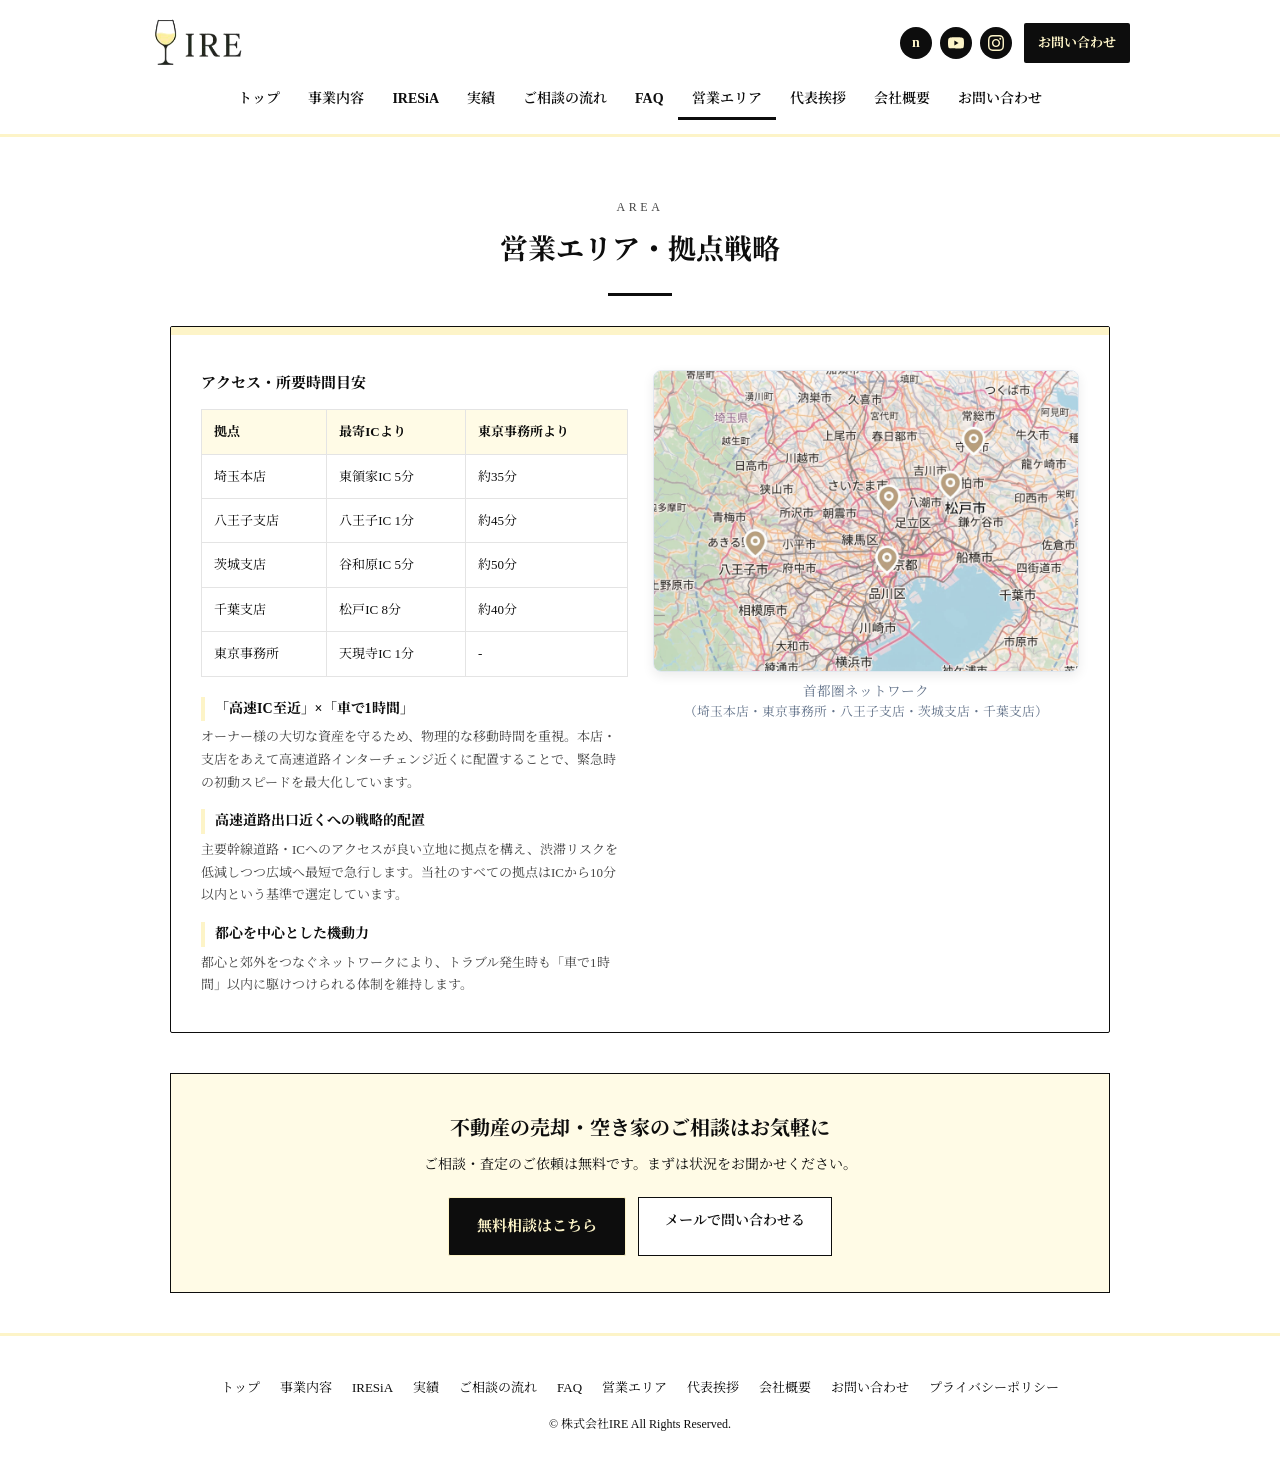
==== area.html @ 979a64fc "IRESiAページの本文書体を他ページと統一（CSS版番号をv10に更新） Co-Authored-By: Claude Sonnet 5.5 <noreply@anthropic.com>" ====
<!DOCTYPE html>
<html lang="ja">
<head>
    <meta charset="UTF-8">
    <meta name="viewport" content="width=device-width, initial-scale=1.0">
    <title>営業エリア・拠点戦略 | 株式会社IRE</title>
    <meta name="description" content="埼玉本店・八王子支店・茨城支店・千葉支店・東京事務所。すべての拠点が高速IC至近、車で1時間圏内の機動力。">
    <link rel="icon" href="images/favicon.ico" sizes="any">
    <link rel="icon" type="image/png" href="images/favicon.png">
    <link rel="apple-touch-icon" href="images/apple-touch-icon.png">
    <meta property="og:type" content="website">
    <meta property="og:site_name" content="株式会社IRE">
    <meta property="og:title" content="営業エリア・拠点戦略 | 株式会社IRE">
    <meta property="og:description" content="埼玉本店・八王子支店・茨城支店・千葉支店・東京事務所。すべての拠点が高速IC至近、車で1時間圏内の機動力。">
    <meta property="og:url" content="https://ire-saitama.jp/area.html">
    <meta property="og:image" content="https://ire-saitama.jp/images/ogp.png">
    <meta name="twitter:card" content="summary_large_image">
    <link rel="preconnect" href="https://fonts.googleapis.com">
    <link rel="preconnect" href="https://fonts.gstatic.com" crossorigin>
    <link href="https://fonts.googleapis.com/css2?family=Noto+Serif+JP:wght@400;600;700&display=swap" rel="stylesheet">
    <link rel="stylesheet" href="style.css?v=10">
</head>
<body>

    <header>
      <div class="header-inner">
        <!-- ロゴ -->
        <div class="header-logo">
          <a href="index.html"><img class="logo-img" src="images/logo.png" alt="株式会社IRE"></a>
        </div>
      
        <!-- SNSアイコン＋お問い合わせボタン -->
        <div class="header-right">
          <div class="header-sns-group">
            <!-- note -->
            <a href="https://note.com/haru_sakura_re" target="_blank" rel="noopener noreferrer" title="note" class="header-sns-btn" style="font-size: 14px; font-weight: bold;">n</a>
            
            <!-- YouTube -->
            <a href="https://www.youtube.com/@haru_sakura_fudosan" target="_blank" rel="noopener noreferrer" title="YouTube" class="header-sns-btn">
              <svg width="16" height="16" viewBox="0 0 24 24" fill="currentColor"><path d="M23.498 6.186a3.016 3.016 0 0 0-2.122-2.136C19.505 3.545 12 3.545 12 3.545s-7.505 0-9.377.505A3.017 3.017 0 0 0 .502 6.186C0 8.07 0 12 0 12s0 3.93.502 5.814a3.016 3.016 0 0 0 2.122 2.136c1.871.505 9.376.505 9.376.505s7.505 0 9.377-.505a3.015 3.015 0 0 0 2.122-2.136C24 15.93 24 12 24 12s0-3.93-.502-5.814zM9.545 15.568V8.432L15.818 12l-6.273 3.568z"/></svg>
            </a>
      
            <!-- Instagram -->
            <a href="https://www.instagram.com/haru_sakura_fudosan" target="_blank" rel="noopener noreferrer" title="Instagram" class="header-sns-btn">
              <svg width="16" height="16" viewBox="0 0 24 24" fill="currentColor"><path d="M12 2.163c3.204 0 3.584.012 4.85.07 3.252.148 4.771 1.691 4.919 4.919.058 1.265.069 1.645.069 4.849 0 3.205-.012 3.584-.069 4.849-.149 3.225-1.664 4.771-4.919 4.919-1.266.058-1.644.07-4.85.07-3.204 0-3.584-.012-4.849-.07-3.26-.149-4.771-1.699-4.919-4.92-.058-1.265-.07-1.644-.07-4.849 0-3.204.013-3.583.07-4.849.149-3.227 1.664-4.771 4.919-4.919 1.266-.057 1.645-.069 4.849-.069zm0-2.163c-3.259 0-3.667.014-4.947.072-4.358.2-6.78 2.618-6.98 6.98-.059 1.281-.073 1.689-.073 4.948 0 3.259.014 3.668.072 4.948.2 4.358 2.618 6.78 6.98 6.98 1.281.058 1.689.072 4.948.072 3.259 0 3.668-.014 4.948-.072 4.354-.2 6.782-2.618 6.979-6.98.059-1.28.073-1.689.073-4.948 0-3.259-.014-3.667-.072-4.947-.196-4.354-2.617-6.78-6.979-6.98-1.281-.059-1.69-.073-4.949-.073zm0 5.838c-3.403 0-6.162 2.759-6.162 6.162s2.759 6.163 6.162 6.163 6.162-2.759 6.162-6.163c0-3.403-2.759-6.162-6.162-6.162zm0 10.162c-2.209 0-4-1.79-4-4 0-2.209 1.791-4 4-4s4 1.791 4 4c0 2.21-1.791 4-4 4zm6.406-11.845c-.796 0-1.441.645-1.441 1.44s.645 1.44 1.441 1.44c.795 0 1.439-.645 1.439-1.44s-.644-1.44-1.439-1.44z"/></svg>
            </a>
          </div>
      
          <!-- お問い合わせボタン -->
          <a href="contact.html" class="header-contact-btn">お問い合わせ</a>
        </div>
      </div>
      <nav class="site-nav"><a href="index.html">トップ</a><a href="business.html">事業内容</a><a href="iresia.html">IRESiA</a><a href="works.html">実績</a><a href="flow.html">ご相談の流れ</a><a href="faq.html">FAQ</a><a href="area.html" class="active">営業エリア</a><a href="greeting.html">代表挨拶</a><a href="company.html">会社概要</a><a href="contact.html">お問い合わせ</a></nav>
    </header>

    <div class="container" style="padding-top: 10px;">

        <div class="page-title">
            <p class="eyebrow">AREA</p>
            <h1>営業エリア・拠点戦略</h1>
        </div>

<!-- スライド3: 営業エリア・拠点戦略 -->
        <div class="slide-card">
            <div class="slide-header-bar"></div>
            <div class="slide-body">
                <div class="strategy-container">
                    <div>
                        <h3 style="font-size: 15px; margin-bottom: 12px;">アクセス・所要時間目安</h3>
                        <table class="access-table">
                            <thead>
                                <tr>
                                    <th>拠点</th>
                                    <th>最寄ICより</th>
                                    <th>東京事務所より</th>
                                </tr>
                            </thead>
                            <tbody>
                                <tr>
                                    <td>埼玉本店</td>
                                    <td>東領家IC 5分</td>
                                    <td>約35分</td>
                                </tr>
                                <tr>
                                    <td>八王子支店</td>
                                    <td>八王子IC 1分</td>
                                    <td>約45分</td>
                                </tr>
                                <tr>
                                    <td>茨城支店</td>
                                    <td>谷和原IC 5分</td>
                                    <td>約50分</td>
                                </tr>
                                <tr>
                                    <td>千葉支店</td>
                                    <td>松戸IC 8分</td>
                                    <td>約40分</td>
                                </tr>
                                <tr>
                                    <td>東京事務所</td>
                                    <td>天現寺IC 1分</td>
                                    <td>-</td>
                                </tr>
                            </tbody>
                        </table>

                        <div class="strategy-desc">
                            <h4>「高速IC至近」×「車で1時間」</h4>
                            <p>オーナー様の大切な資産を守るため、物理的な移動時間を重視。本店・支店をあえて高速道路インターチェンジ近くに配置することで、緊急時の初動スピードを最大化しています。</p>
                            
                            <h4>高速道路出口近くへの戦略的配置</h4>
                            <p>主要幹線道路・ICへのアクセスが良い立地に拠点を構え、渋滞リスクを低減しつつ広域へ最短で急行します。当社のすべての拠点はICから10分以内という基準で選定しています。</p>

                            <h4>都心を中心とした機動力</h4>
                            <p>都心と郊外をつなぐネットワークにより、トラブル発生時も「車で1時間」以内に駆けつけられる体制を維持します。</p>
                        </div>
                    </div>

                    <!-- エリアマップ画像枠 -->
                    <div style="display: flex; flex-direction: column; align-items: center;">
                        <div style="width: 100%; border-radius: 8px; overflow: hidden; box-shadow: 0 4px 12px rgba(0,0,0,0.08); border: 1px solid #e2e8f0;">
                            <img src="images/area-map.jpg" alt="営業エリア・拠点アクセスマップ" style="width: 100%; height: auto; display: block; object-fit: cover;">
                        </div>
                        <p style="font-size: 0.85rem; color: #64748b; margin-top: 10px; text-align: center; line-height: 1.5;">
                            首都圏ネットワーク<br>
                            <span style="font-size: 0.8rem;">（埼玉本店・東京事務所・八王子支店・茨城支店・千葉支店）</span>
                        </p>
                    </div>
                </div>
            </div>
        </div>

                <section class="cta-band">
            <p class="cta-lead">不動産の売却・空き家のご相談はお気軽に</p>
            <p class="cta-sub">ご相談・査定のご依頼は無料です。まずは状況をお聞かせください。</p>
            <div class="cta-actions">
                <a class="cta-btn" href="contact.html">無料相談はこちら</a>
                <a class="more-link" href="mailto:info@ire-saitama.jp">メールで問い合わせる</a>
            </div>
        </section>

    </div>

    <footer>
        <div class="container">
            <div class="footer-nav"><a href="index.html">トップ</a><a href="business.html">事業内容</a><a href="iresia.html">IRESiA</a><a href="works.html">実績</a><a href="flow.html">ご相談の流れ</a><a href="faq.html">FAQ</a><a href="area.html">営業エリア</a><a href="greeting.html">代表挨拶</a><a href="company.html">会社概要</a><a href="contact.html">お問い合わせ</a><a href="privacy.html">プライバシーポリシー</a></div>
            <p>&copy; 株式会社IRE All Rights Reserved.</p>
        </div>
    </footer>

</body>
</html>
---- style.css ----
:root {
            /* 3色配色：黒 / 白 / 白ワイン色 */
            --black: #0D0D0D;
            --white: #FFFFFF;
            --wine: #FDF4C8;           /* 白ワイン色：線・アクセント用 */
            --wine-soft: #FFFBE6;      /* 白ワイン色（薄）：ボックスの塗りつぶし用 */
            --bg-color: var(--white);
            --card-bg: var(--white);
            --text-main: #0D0D0D;
            --text-sub: #444444;
            --ppt-header-blue: var(--black);
            --ppt-accent-gold: var(--wine);
            --border-color: #E4E4E4;
            /* 名刺と同じ明朝体（欧文はTimes系、和文は明朝） */
            --font-family: "Times New Roman", "Noto Serif JP", "Yu Mincho", "游明朝", "Hiragino Mincho ProN", "MS PMincho", serif;
        }

        * {
            box-sizing: border-box;
            margin: 0;
            padding: 0;
        }

        body {
            background-color: var(--bg-color);
            color: var(--text-main);
            font-family: var(--font-family);
            line-height: 1.8;
            -webkit-font-smoothing: antialiased;
        }

        /* 画面上部の固定ナビゲーションバー */
        header {
            background-color: var(--white);
            border-bottom: 3px solid var(--wine);
            padding: 14px 20px;
            position: sticky;
            top: 0;
            z-index: 1000;
        }

        .header-inner {
            max-width: 980px;
            margin: 0 auto;
            display: flex;
            justify-content: space-between;
            align-items: center;
            gap: 12px;
        }

        /* ロゴ：スマホでも途中で改行させない */
        .header-logo {
            font-size: 1.3rem;
            font-weight: 800;
            color: var(--black);
            letter-spacing: 0.05em;
            white-space: nowrap;
            flex-shrink: 0;
        }

        .header-logo::before {
            content: '';
            display: inline-block;
            width: 9px;
            height: 9px;
            background: var(--wine);
            border-radius: 50%;
            margin-right: 8px;
        }

        .header-logo a {
            text-decoration: none;
            color: inherit;
        }

        /* ヘッダー右側エリア */
        .header-right {
            display: flex;
            align-items: center;
            gap: 12px;
            flex-shrink: 0;
        }

        .header-sns-group {
            display: flex;
            align-items: center;
            gap: 8px;
        }

        .header-sns-btn {
            display: flex;
            align-items: center;
            justify-content: center;
            width: 32px;
            height: 32px;
            border-radius: 50%;
            text-decoration: none;
            color: var(--wine);
            background: var(--black) !important;
            flex-shrink: 0;
        }

        .header-contact-btn {
            background-color: var(--black);
            color: var(--wine);
            text-decoration: none;
            padding: 8px 14px;
            border-radius: 2px;
            font-weight: bold;
            font-size: 13px;
            white-space: nowrap;
            display: inline-block;
            transition: opacity 0.2s;
        }

        .header-contact-btn:hover {
            opacity: 0.85;
        }

        .container {
            max-width: 980px;
            margin: 0 auto;
            padding: 0 20px;
        }

        /* ヒーロー（表紙スライド風） */
        .hero {
            padding: 70px 0 50px;
            text-align: center;
            background-color: var(--bg-color);
        }

        .hero h1 {
            font-size: 28px;
            line-height: 1.5;
            margin-bottom: 20px;
            font-weight: 700;
            color: var(--black);
        }

        .hero h1::after {
            content: '';
            display: block;
            width: 64px;
            height: 3px;
            background: var(--wine);
            margin: 24px auto 0;
        }

        .hero p {
            font-size: 15px;
            color: var(--text-sub);
            max-width: 740px;
            margin: 0 auto;
        }

        /* スライド風カードセクション */
        .slide-card {
            background-color: var(--card-bg);
            border: 1px solid var(--black);
            border-radius: 2px;
            margin-bottom: 40px;
            overflow: hidden;
        }

        /* 上部の白ワイン色バー */
        .slide-header-bar {
            height: 8px;
            background-color: var(--wine);
        }

        .slide-body {
            padding: 35px 30px;
        }

        .slide-title-wrap {
            border-bottom: 4px solid var(--wine);
            padding-bottom: 8px;
            margin-bottom: 28px;
            display: inline-block;
        }

        .slide-title {
            font-size: 1.4rem;
            font-weight: 800;
            color: #222;
            margin: 0;
            letter-spacing: 0.03em;
        }

        /* カードグリッド */
        .grid-3 {
            display: grid;
            grid-template-columns: repeat(auto-fit, minmax(250px, 1fr));
            gap: 20px;
        }

        .feature-card {
            background-color: #ffffff;
            border: 1px solid var(--border-color);
            border-top: 4px solid var(--black);
            border-radius: 2px;
            padding: 30px 20px;
            text-align: center;
            display: flex;
            flex-direction: column;
            align-items: center;
        }

        .feature-icon-circle {
            width: 56px;
            height: 56px;
            border-radius: 50%;
            background: var(--wine);
            display: flex;
            align-items: center;
            justify-content: center;
            margin-bottom: 16px;
            color: var(--black);
            font-size: 22px;
        }

        .feature-card h3 {
            font-size: 1.05rem;
            font-weight: 700;
            color: #222;
            margin-bottom: 12px;
        }

        .feature-card p {
            font-size: 0.85rem;
            color: #555;
            line-height: 1.75;
            margin: 0;
            text-align: left;
        }

        /* 事業内容 */
        .service-box {
            background-color: var(--wine-soft);
            padding: 30px 20px;
            border-radius: 2px;
            border-top: 4px solid var(--black);
            text-align: center;
        }

        .service-icon {
            width: 56px;
            height: 56px;
            margin: 0 auto 15px;
            background-color: var(--black);
            border-radius: 50%;
            display: flex;
            align-items: center;
            justify-content: center;
        }

        .service-icon svg {
            width: 28px;
            height: 28px;
            fill: var(--wine);
        }

        .service-box h3 {
            font-size: 1.05rem;
            margin-bottom: 10px;
            color: var(--black);
        }

        .service-box p {
            font-size: 0.85rem;
            color: #222;
            text-align: left;
            line-height: 1.75;
        }

        /* 拠点・戦略 */
        .strategy-container {
            display: grid;
            grid-template-columns: 1fr 1fr;
            gap: 25px;
            align-items: start;
        }

        .access-table {
            width: 100%;
            border-collapse: collapse;
            background-color: #FFF;
            border: 1px solid var(--border-color);
            font-size: 13px;
            margin-bottom: 20px;
        }

        .access-table th, .access-table td {
            padding: 10px 12px;
            border: 1px solid var(--border-color);
            text-align: left;
        }

        .access-table th {
            background-color: var(--wine-soft);
            color: var(--black);
        }

        .strategy-desc {
            font-size: 13px;
            color: var(--text-sub);
            line-height: 1.75;
        }

        .strategy-desc h4 {
            color: var(--black);
            font-size: 14px;
            margin: 15px 0 5px;
            padding-left: 10px;
            border-left: 4px solid var(--wine);
        }

        /* 会社概要テーブル */
        .info-table {
            width: 100%;
            border-collapse: collapse;
            background-color: #FFF;
            border: 1px solid var(--border-color);
        }

        .info-table th, .info-table td {
            padding: 16px 20px;
            border-bottom: 1px solid var(--border-color);
            font-size: 14px;
            line-height: 1.7;
        }

        .info-table th {
            width: 24%;
            background-color: var(--wine-soft);
            color: var(--black);
            text-align: left;
            font-weight: 600;
        }

        /* お問い合わせCTAボタン */
        .cta-btn-wrap {
            text-align: center;
            margin: 35px 0 25px;
        }

        .cta-btn {
            background-color: var(--black);
            color: var(--wine);
            border: 1px solid var(--wine);
            padding: 15px 28px;
            text-decoration: none;
            border-radius: 2px;
            font-weight: bold;
            font-size: 15px;
            display: inline-block;
            transition: opacity 0.2s;
            max-width: 100%;
        }

        .cta-btn:hover {
            opacity: 0.85;
        }

        /* お問い合わせ注記：不自然な文字落ち防止 */
        .notice-container {
            margin-top: 20px;
            text-align: center;
            padding: 0 10px;
        }

        .notice-text {
            font-size: 0.85rem;
            color: #555;
            line-height: 1.8;
            margin: 0;
            word-break: keep-all;
            overflow-wrap: break-word;
        }

        .nowrap-phrase {
            display: inline-block;
        }

        footer {
            text-align: center;
            padding: 40px 0;
            font-size: 12px;
            color: var(--black);
            border-top: 3px solid var(--wine);
        }

            /* ヒーロー見出しの行・文節指定 */
            .hero .hero-line {
                display: block;
                margin-bottom: 8px;
            }
        
            .hero .nowrap {
                display: inline-block;
                white-space: nowrap;
            }
        
            /* スマホ向けレイアウト調整 */
            @media (max-width: 768px) {
                header {
                    padding: 10px 14px;
                }
        
                .header-logo {
                    font-size: 1.15rem;
                }
        
                .header-sns-group {
                    gap: 6px;
                }
        
                .header-sns-btn {
                    width: 28px;
                    height: 28px;
                }
        
                .header-sns-btn svg {
                    width: 15px;
                    height: 15px;
                }
        
                .header-contact-btn {
                    padding: 6px 10px;
                    font-size: 12px;
                }
        
                .hero {
                    padding: 40px 15px 30px !important;
                }
        
                .hero h1 {
                    font-size: 18px !important;
                    line-height: 1.6 !important;
                    letter-spacing: -0.02em;
                }
        
                .hero .hero-line {
                    margin-bottom: 6px;
                }
        
                .hero p {
                    font-size: 12.5px !important;
                    line-height: 1.7 !important;
                }
        
                .slide-body {
                    padding: 24px 16px;
                }
        
                .strategy-container {
                    grid-template-columns: 1fr;
                }
        
                .info-table th, .info-table td {
                    display: block;
                    width: 100%;
                }
        
                .info-table th {
                    border-bottom: none;
                    padding-bottom: 4px;
                    background-color: transparent;
                    color: #222;
                }
        
                .info-table td {
                    padding-top: 0;
                }
        
                .cta-btn {
                    padding: 14px 20px;
                    font-size: 14px;
                    width: 100%;
                }
            }
        
            @media (max-width: 380px) {
                .header-sns-group {
                    gap: 4px;
                }
                .header-logo {
                    font-size: 1.05rem;
                }
                .hero h1 {
                    font-size: 16px !important;
                }
            }
    

        /* ===== ナビゲーション（複数ページ化） ===== */
        .site-nav {
            display: flex;
            max-width: 980px;
            margin: 8px auto 0;
            overflow-x: auto;
            -webkit-overflow-scrolling: touch;
        }
        .site-nav a:first-child { margin-left: auto; }
        .site-nav a:last-child { margin-right: auto; }
        .site-nav a {
            padding: 6px 14px;
            font-size: 14px;
            font-weight: 600;
            color: var(--black);
            text-decoration: none;
            white-space: nowrap;
            border-bottom: 3px solid transparent;
        }
        .site-nav a:hover { background: var(--wine-soft); }
        .site-nav a.active { border-bottom-color: var(--black); }

        /* 下層ページのタイトル帯 */
        .page-title {
            text-align: center;
            padding: 50px 0 30px;
        }
        .page-title .eyebrow {
            font-size: 12px;
            letter-spacing: 0.3em;
            color: var(--text-sub);
            margin-bottom: 6px;
        }
        .page-title h1 {
            font-size: 28px;
            font-weight: 700;
            color: var(--black);
        }
        .page-title h1::after {
            content: '';
            display: block;
            width: 64px;
            height: 3px;
            background: var(--black);
            margin: 18px auto 0;
        }

        /* トップのページ誘導タイル */
        .link-tiles {
            display: grid;
            grid-template-columns: repeat(auto-fit, minmax(220px, 1fr));
            gap: 16px;
            margin-bottom: 40px;
        }
        .link-tile {
            display: block;
            border: 1px solid var(--black);
            border-top: 6px solid var(--wine);
            padding: 22px 20px;
            text-decoration: none;
            color: var(--black);
            background: var(--white);
            transition: background-color 0.2s;
        }
        .link-tile:hover { background: var(--wine-soft); }
        .link-tile .en { font-size: 11px; letter-spacing: 0.25em; color: var(--text-sub); }
        .link-tile strong { display: block; font-size: 18px; margin: 4px 0 6px; }
        .link-tile span.desc { font-size: 13px; color: var(--text-sub); line-height: 1.7; }

        .more-link-wrap { text-align: center; margin-top: 28px; }
        .more-link {
            display: inline-block;
            padding: 10px 26px;
            border: 1px solid var(--black);
            color: var(--black);
            text-decoration: none;
            font-weight: 600;
            font-size: 14px;
        }
        .more-link:hover { background: var(--wine-soft); }

        .footer-nav { margin-bottom: 14px; }
        .footer-nav a {
            color: var(--black);
            text-decoration: none;
            font-size: 13px;
            margin: 0 10px;
        }
        .footer-nav a:hover { text-decoration: underline; }

        /* ===== 追加ページ用 ===== */
        .logo-img { height: 58px; width: auto; display: block; }
        @media (max-width: 768px) { .logo-img { height: 46px; } }
        @media (max-width: 380px) { .logo-img { height: 40px; } }
        .header-logo::before { display: none !important; }
        .header-logo { display: flex; align-items: center; }

        .lead-text { text-align: center; max-width: 720px; margin: 0 auto 30px; color: var(--text-sub); font-size: 15px; }

        .case-grid { display: grid; grid-template-columns: repeat(auto-fit, minmax(300px, 1fr)); gap: 24px; margin-bottom: 40px; }
        .case-card { border: 1px solid var(--black); background: var(--white); display: flex; flex-direction: column; }
        .case-card img { width: 100%; height: 220px; object-fit: cover; display: block; border-bottom: 4px solid var(--wine); }
        .case-body { padding: 22px 22px 26px; }
        .badge { display: inline-block; background: var(--black); color: var(--wine); font-size: 12px; font-weight: 700; padding: 2px 12px; letter-spacing: 0.1em; }
        .case-body h2 { font-size: 20px; margin: 10px 0 2px; }
        .case-sub { font-size: 13px; color: var(--text-sub); margin-bottom: 12px; }
        .case-points { list-style: none; font-size: 14px; margin-bottom: 14px; }
        .case-points li { padding: 6px 0 6px 18px; border-bottom: 1px dashed #ccc; position: relative; }
        .case-points li::before { content: ''; position: absolute; left: 2px; top: 15px; width: 8px; height: 8px; background: var(--black); }
        .case-note { font-size: 13px; color: var(--text-sub); background: var(--wine-soft); padding: 10px 14px; }

        .flow-list { list-style: none; }
        .flow-step { display: flex; gap: 18px; padding: 18px 0; border-bottom: 1px dashed #ccc; }
        .flow-step:last-child { border-bottom: none; }
        .flow-num { flex-shrink: 0; width: 44px; height: 44px; border-radius: 50%; background: var(--black); color: var(--wine); display: flex; align-items: center; justify-content: center; font-weight: 700; font-size: 18px; }
        .flow-step h3 { font-size: 17px; margin-bottom: 4px; }
        .flow-step p { font-size: 14px; color: var(--text-sub); }

        .faq-item { border-bottom: 1px solid #ddd; }
        .faq-item summary { cursor: pointer; padding: 16px 28px 16px 34px; font-weight: 700; font-size: 15px; position: relative; list-style: none; }
        .faq-item summary::-webkit-details-marker { display: none; }
        .faq-item summary::before { content: 'Q'; position: absolute; left: 0; top: 14px; width: 24px; height: 24px; background: var(--black); color: var(--wine); font-size: 13px; display: flex; align-items: center; justify-content: center; }
        .faq-item summary::after { content: '+'; position: absolute; right: 6px; top: 12px; font-size: 22px; }
        .faq-item[open] summary::after { content: '\2212'; }
        .faq-item p { padding: 0 6px 18px 34px; font-size: 14px; color: var(--text-sub); }

        .cta-band { background: var(--wine-soft); border: 1px solid var(--black); text-align: center; padding: 36px 20px; margin-bottom: 40px; }
        .cta-lead { font-size: 20px; font-weight: 700; margin-bottom: 6px; }
        .cta-sub { font-size: 14px; margin-bottom: 20px; }
        .cta-actions { display: flex; gap: 12px; justify-content: center; flex-wrap: wrap; }
        .cta-actions .more-link { background: var(--white); }

        .note-small { font-size: 12px; color: var(--text-sub); margin-top: 18px; line-height: 1.8; }
        .doc h3 { font-size: 16px; margin: 26px 0 8px; padding-left: 10px; border-left: 4px solid var(--black); }
        .doc p, .doc li { font-size: 14px; color: var(--text-sub); }
        .doc ul { padding-left: 22px; margin-top: 6px; }
        .doc a, .info-table a { color: var(--black); }

        .case-count { display: flex; align-items: baseline; justify-content: center; gap: 8px; margin: -10px auto 30px; padding: 10px 0; width: fit-content; border-top: 1px solid var(--black); border-bottom: 1px solid var(--black); min-width: 260px; }
        .case-count .label { font-size: 13px; letter-spacing: 0.15em; }
        .case-count .num { font-size: 40px; font-weight: 700; line-height: 1; }
        .case-count .unit { font-size: 14px; }

        /* 代表挨拶 */
        .message p { font-size: 15px; line-height: 2.1; color: #222; margin-bottom: 1.2em; }
        .message .message-lead { font-size: 19px; font-weight: 700; line-height: 1.8; color: var(--black); border-left: 4px solid var(--black); padding-left: 14px; margin-bottom: 1.6em; }
        .message .signature { text-align: right; margin-top: 2em; font-weight: 700; line-height: 1.9; }
        .message-sub { font-size: 16px; margin: 34px 0 10px; padding-left: 10px; border-left: 4px solid var(--black); }
        .message-points { list-style: none; }
        .message-points li { padding: 14px 16px; margin-bottom: 10px; background: var(--wine-soft); border-top: 3px solid var(--black); font-size: 14px; color: #222; }
        .message-points li strong { display: block; font-size: 15px; margin-bottom: 2px; }

        /* ===== IRESiA ===== */
        /* ブランド専用ルール：ウォールナットブラウン単色のロゴ、クリアホワイト基調 */
        .logo-serif { font-family: "Playfair Display", "Cormorant Garamond", "Noto Serif JP", serif; font-weight: 700; letter-spacing: 0.05em; color: #4B3621; }
        .logo-serif .lt { font-weight: 400; }

        .brand-main { --black: #4B3621; --text-sub: #6a5a4b; color: #333; font-family: var(--font-family); }
        .brand-main h1, .brand-main h2, .brand-main h3 { font-family: "Noto Serif JP", serif; }
        .brand-main .logo-serif { font-family: "Playfair Display", "Cormorant Garamond", "Noto Serif JP", serif; }
        .b-en { font-family: "Playfair Display", serif; font-size: 11px; letter-spacing: 0.28em; color: #8a7968; text-transform: uppercase; }

        .brand-hero { display: grid; grid-template-columns: 1fr 1fr; background: #fff; border: 1px solid #E5E5E5; margin: 20px 0 70px; }
        .bh-text { padding: 70px 44px; display: flex; flex-direction: column; justify-content: center; }
        .bh-logo { font-size: 66px; line-height: 1.1; margin: 10px 0 0; }
        .bh-read { font-size: 12px; letter-spacing: 0.35em; color: #8a7968; margin: 6px 0 28px; }
        .bh-tag { font-family: "Noto Serif JP", serif; font-size: 22px; line-height: 1.9; color: #4B3621; margin-bottom: 20px; }
        .bh-desc { font-size: 15px; line-height: 2; color: #555; }
        .bh-photo img { width: 100%; height: 100%; min-height: 340px; object-fit: cover; display: block; }

        .b-sect { margin-bottom: 80px; }
        .b-head { text-align: center; margin-bottom: 34px; }
        .b-head h2 { font-size: 26px; font-weight: 700; color: #4B3621; margin-top: 4px; letter-spacing: 0.06em; }
        .b-head h2::after { content: ''; display: block; width: 40px; height: 2px; background: #4B3621; margin: 16px auto 0; }
        .b-lead { font-family: "Noto Serif JP", serif; text-align: center; font-size: 22px; line-height: 1.9; color: #4B3621; margin-bottom: 20px; }
        .b-text { font-size: 15.5px; line-height: 2.1; color: #333; max-width: 760px; margin: 0 auto 14px; }
        .b-note { font-size: 14px; color: #6a5a4b; text-align: center; }
        .b-kw { text-align: center; font-family: "Playfair Display", serif; letter-spacing: 0.3em; font-size: 15px; color: #4B3621; margin: 34px 0; padding: 14px 0; border-top: 1px solid #4B3621; border-bottom: 1px solid #4B3621; }
        .b-cols { display: grid; grid-template-columns: repeat(auto-fit, minmax(220px, 1fr)); gap: 18px; }
        .b-col { background: #F9F9F9; padding: 24px 22px 26px; }
        .b-col strong { display: block; font-family: "Noto Serif JP", serif; font-size: 17px; margin: 6px 0 8px; color: #4B3621; }
        .b-col p { font-size: 14px; line-height: 1.9; color: #555; }

        .lineup-grid { display: grid; grid-template-columns: repeat(2, 1fr); gap: 20px; margin-bottom: 36px; }
        .lineup-card { background: #fff; border: 1px solid #E5E5E5; border-top: 4px solid #4B3621; padding: 22px 26px 22px; }
        .lineup-card.court { border-top-color: #C5A059; }
        .lineup-card.axis { border-top-color: #A0A5AA; }
        .lc-cat { font-size: 12px; letter-spacing: 0.15em; color: #6a5a4b; border: 1px solid #d8d0c8; padding: 1px 10px; }
        .lc-name { font-size: 26px; margin: 14px 0 0; line-height: 1.2; }
        .lc-read { font-size: 12.5px; color: #8a7968; letter-spacing: 0.1em; margin-bottom: 12px; }
        .lc-tag { font-family: "Noto Serif JP", serif; font-size: 16px; line-height: 1.8; color: #4B3621; margin-bottom: 14px; }
        .lc-dl { font-size: 14px; margin-bottom: 14px; }
        .lc-dl dt { font-size: 12px; letter-spacing: 0.12em; color: #8a7968; margin-top: 8px; }
        .lc-dl dd { line-height: 1.8; color: #333; }
        .lc-copy { font-size: 14px; line-height: 1.9; color: #555; }
        .b-link { display: inline-block; margin-top: 14px; font-size: 13px; color: #4B3621; border-bottom: 1px solid #4B3621; text-decoration: none; padding-bottom: 1px; }

        .b-table-wrap { overflow-x: auto; }
        .b-table { width: 100%; border-collapse: collapse; font-size: 14px; min-width: 620px; }
        .b-table th, .b-table td { border-bottom: 1px solid #E5E5E5; padding: 14px 12px; text-align: center; color: #333; }
        .b-table thead th { font-size: 16px; border-bottom: 2px solid #4B3621; }
        .b-table tbody th { text-align: left; font-weight: 600; width: 14%; color: #6a5a4b; }

        .naming-eq, .rule-eq { display: flex; align-items: center; justify-content: center; gap: 16px; flex-wrap: wrap; margin: 0 0 28px; }
        .naming-part { text-align: center; border: 1px solid #4B3621; padding: 18px 30px; min-width: 170px; }
        .naming-part .big-t { display: block; font-family: "Playfair Display", serif; font-size: 36px; font-weight: 700; line-height: 1.2; color: #4B3621; }
        .naming-part .sm-t { font-size: 12.5px; color: #6a5a4b; }
        .naming-plus { font-size: 22px; color: #4B3621; }
        .rule-part { text-align: center; background: #F9F9F9; padding: 18px 24px; min-width: 160px; }
        .rule-part strong { display: block; font-size: 22px; margin: 4px 0; }
        .rule-part small { font-size: 12.5px; color: #6a5a4b; }
        .rule-example { text-align: center; font-size: 28px; margin: 6px 0 14px; }

        .brand-band { background: #fff; border: 1px solid #E5E5E5; border-top: 3px solid #4B3621; text-align: center; padding: 44px 20px 40px; margin-bottom: 40px; }
        .bb-logo { font-size: 46px; line-height: 1.2; margin: 6px 0 10px; }
        .bb-tag { font-family: "Noto Serif JP", serif; font-size: 17px; color: #4B3621; }
        .bb-sub { font-size: 13.5px; color: #6a5a4b; margin: 8px 0 22px; }
        .bb-btn { border-color: #4B3621; color: #4B3621; }
        .bb-btn:hover { background: #4B3621; color: #fff; }

        @media (max-width: 768px) {
            .brand-hero { grid-template-columns: 1fr; margin-bottom: 50px; }
            .bh-text { padding: 40px 24px 30px; }
            .bh-logo { font-size: 46px; }
            .bh-photo img { min-height: 220px; max-height: 260px; }
            .b-sect { margin-bottom: 56px; }
            .b-lead { font-size: 18px; }
            .bb-logo { font-size: 38px; }
            .rule-example { font-size: 19px; }
            .lineup-grid { grid-template-columns: 1fr; }
        }
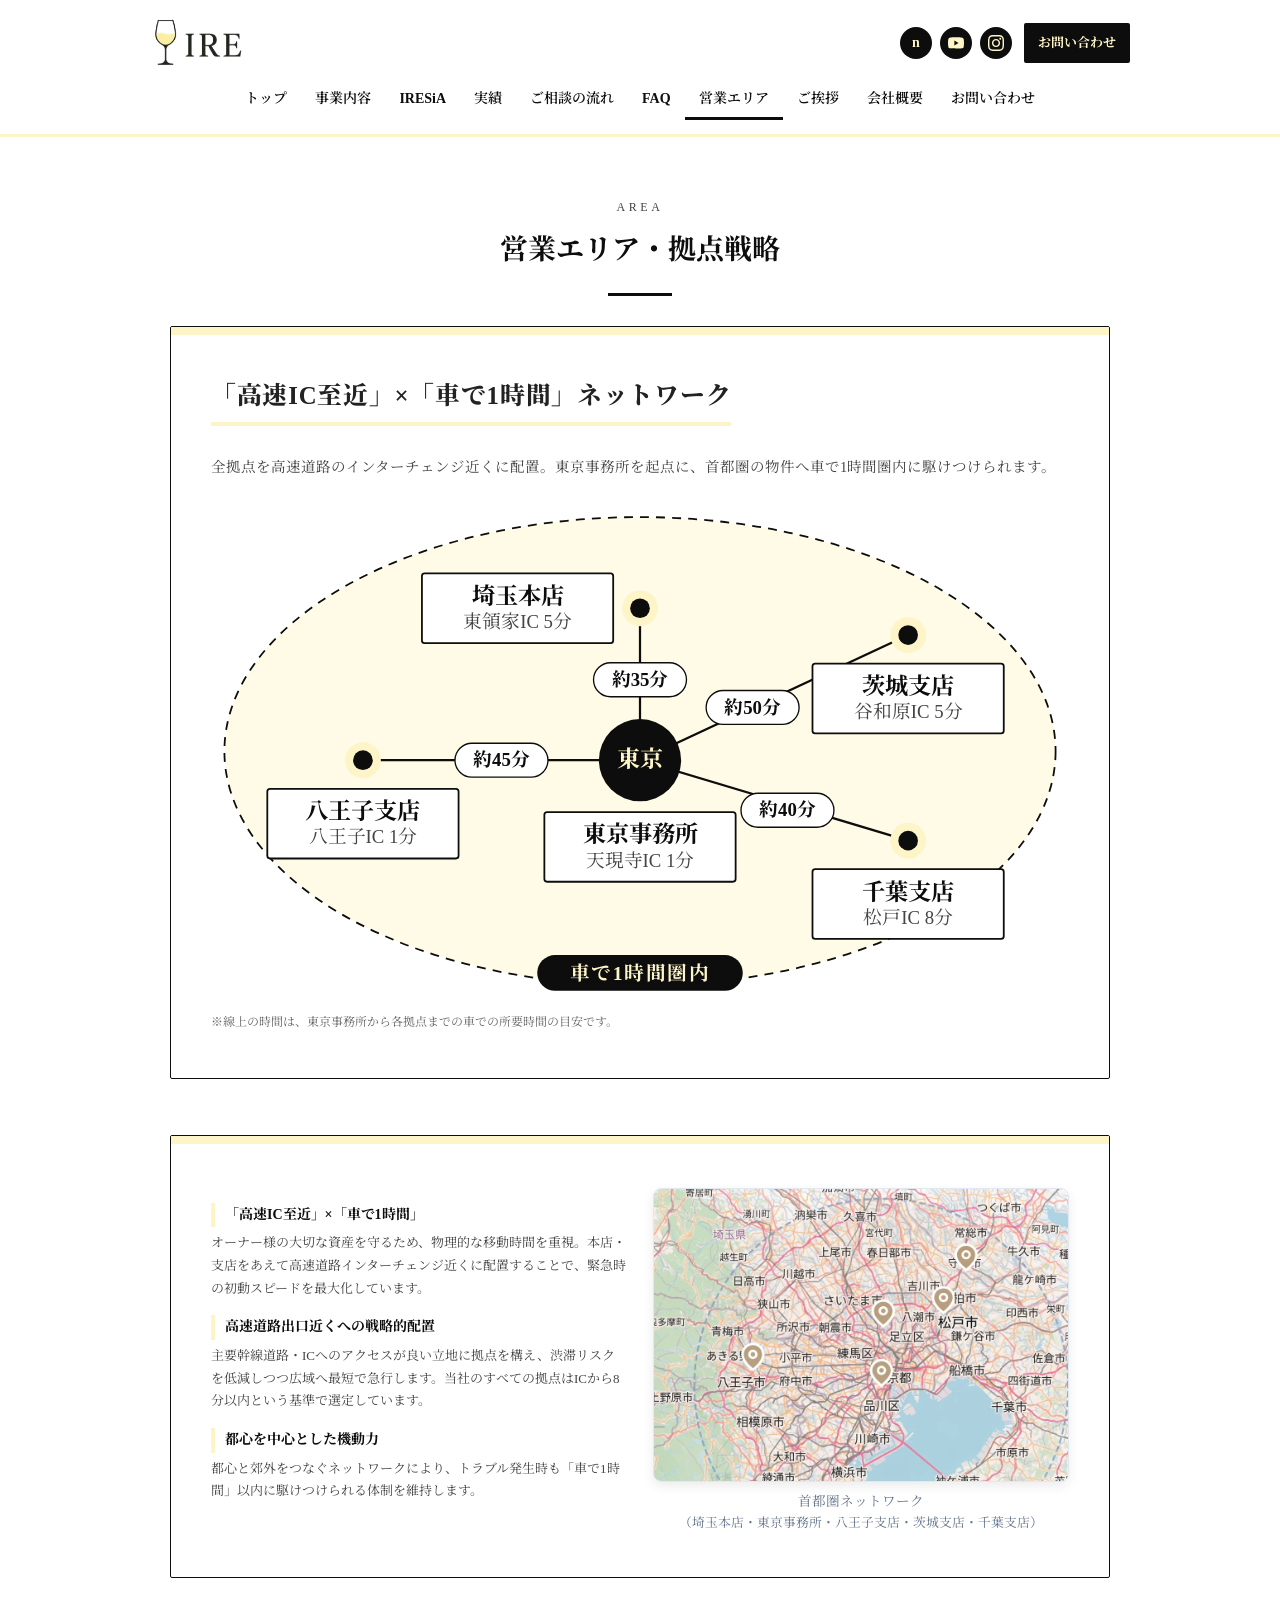
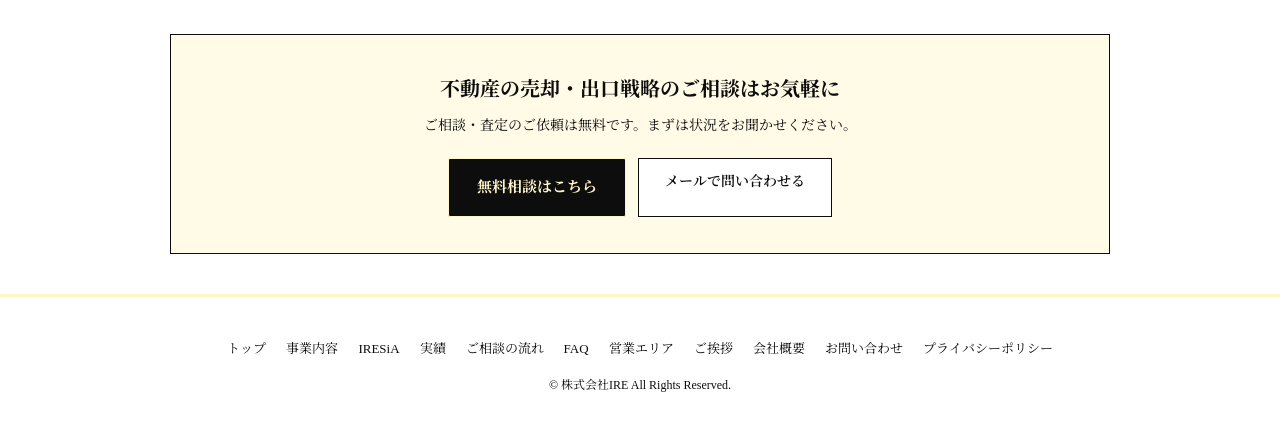
==== commit f073f7c9: "売却・査定特化のリニューアル（ヒーロー・拠点ネットワーク図・Web3Forms直接送信フォーム・ご挨拶ほか） Co-Authored-By: Claude Sonnet 5.5 <noreply@an" ====
--- a/area.html
+++ b/area.html
@@ -18,7 +18,7 @@
     <link rel="preconnect" href="https://fonts.googleapis.com">
     <link rel="preconnect" href="https://fonts.gstatic.com" crossorigin>
     <link href="https://fonts.googleapis.com/css2?family=Noto+Serif+JP:wght@400;600;700&display=swap" rel="stylesheet">
-    <link rel="stylesheet" href="style.css?v=10">
+    <link rel="stylesheet" href="style.css?v=37">
 </head>
 <body>
 
@@ -50,7 +50,7 @@
           <a href="contact.html" class="header-contact-btn">お問い合わせ</a>
         </div>
       </div>
-      <nav class="site-nav"><a href="index.html">トップ</a><a href="business.html">事業内容</a><a href="iresia.html">IRESiA</a><a href="works.html">実績</a><a href="flow.html">ご相談の流れ</a><a href="faq.html">FAQ</a><a href="area.html" class="active">営業エリア</a><a href="greeting.html">代表挨拶</a><a href="company.html">会社概要</a><a href="contact.html">お問い合わせ</a></nav>
+      <nav class="site-nav"><a href="index.html">トップ</a><a href="business.html">事業内容</a><a href="iresia.html">IRESiA</a><a href="works.html">実績</a><a href="flow.html">ご相談の流れ</a><a href="faq.html">FAQ</a><a href="area.html" class="active">営業エリア</a><a href="greeting.html">ご挨拶</a><a href="company.html">会社概要</a><a href="contact.html">お問い合わせ</a></nav>
     </header>
 
     <div class="container" style="padding-top: 10px;">
@@ -60,56 +60,31 @@
             <h1>営業エリア・拠点戦略</h1>
         </div>
 
+        <div class="slide-card">
+            <div class="slide-header-bar"></div>
+            <div class="slide-body">
+                <div class="slide-title-wrap">
+                    <h2 class="slide-title">「高速IC至近」×「車で1時間」ネットワーク</h2>
+                </div>
+                <p class="net-lead">全拠点を高速道路のインターチェンジ近くに配置。東京事務所を起点に、首都圏の物件へ車で1時間圏内に駆けつけられます。</p>
+                <div class="net-wrap"><svg class="net-svg net-desktop" viewBox="0 0 960 560" role="img" aria-label="拠点ネットワーク図：東京事務所を中心に、埼玉本店・八王子支店・茨城支店・千葉支店が車で1時間圏内に位置します"><ellipse cx="480" cy="280" rx="465" ry="262" fill="#FFFBE6" stroke="#0D0D0D" stroke-width="2" stroke-dasharray="10 8"/><g class="ring-label"><rect x="365" y="508" width="230" height="40" rx="20" fill="#0D0D0D"/><text x="480" y="536" text-anchor="middle" class="n-ring">車で1時間圏内</text></g><line x1="480" y1="290" x2="480" y2="120" stroke="#0D0D0D" stroke-width="2.5"/><line x1="480" y1="290" x2="170" y2="290" stroke="#0D0D0D" stroke-width="2.5"/><line x1="480" y1="290" x2="780" y2="150" stroke="#0D0D0D" stroke-width="2.5"/><line x1="480" y1="290" x2="780" y2="380" stroke="#0D0D0D" stroke-width="2.5"/><rect x="428" y="181" width="104" height="38" rx="19" fill="#fff" stroke="#0D0D0D" stroke-width="1.5"/><text x="480" y="207" text-anchor="middle" class="n-min">約35分</text><rect x="273" y="271" width="104" height="38" rx="19" fill="#fff" stroke="#0D0D0D" stroke-width="1.5"/><text x="325" y="297" text-anchor="middle" class="n-min">約45分</text><rect x="554" y="212" width="104" height="38" rx="19" fill="#fff" stroke="#0D0D0D" stroke-width="1.5"/><text x="606" y="238" text-anchor="middle" class="n-min">約50分</text><rect x="593" y="327" width="104" height="38" rx="19" fill="#fff" stroke="#0D0D0D" stroke-width="1.5"/><text x="645" y="353" text-anchor="middle" class="n-min">約40分</text><circle cx="480" cy="290" r="46" fill="#0D0D0D"/><text x="480" y="298" text-anchor="middle" class="n-hub">東京</text><g><rect x="373" y="348" width="214" height="78" rx="3" fill="#fff" stroke="#0D0D0D" stroke-width="2"/><text x="480" y="382" text-anchor="middle" class="n-name">東京事務所</text><text x="480" y="409" text-anchor="middle" class="n-ic">天現寺IC 1分</text></g><circle cx="480" cy="120" r="20" fill="#FDF4C8"/><circle cx="480" cy="120" r="11" fill="#0D0D0D"/><g><rect x="236" y="81" width="214" height="78" rx="3" fill="#fff" stroke="#0D0D0D" stroke-width="2"/><text x="343" y="115" text-anchor="middle" class="n-name">埼玉本店</text><text x="343" y="142" text-anchor="middle" class="n-ic">東領家IC 5分</text></g><circle cx="170" cy="290" r="20" fill="#FDF4C8"/><circle cx="170" cy="290" r="11" fill="#0D0D0D"/><g><rect x="63" y="322" width="214" height="78" rx="3" fill="#fff" stroke="#0D0D0D" stroke-width="2"/><text x="170" y="356" text-anchor="middle" class="n-name">八王子支店</text><text x="170" y="383" text-anchor="middle" class="n-ic">八王子IC 1分</text></g><circle cx="780" cy="150" r="20" fill="#FDF4C8"/><circle cx="780" cy="150" r="11" fill="#0D0D0D"/><g><rect x="673" y="182" width="214" height="78" rx="3" fill="#fff" stroke="#0D0D0D" stroke-width="2"/><text x="780" y="216" text-anchor="middle" class="n-name">茨城支店</text><text x="780" y="243" text-anchor="middle" class="n-ic">谷和原IC 5分</text></g><circle cx="780" cy="380" r="20" fill="#FDF4C8"/><circle cx="780" cy="380" r="11" fill="#0D0D0D"/><g><rect x="673" y="412" width="214" height="78" rx="3" fill="#fff" stroke="#0D0D0D" stroke-width="2"/><text x="780" y="446" text-anchor="middle" class="n-name">千葉支店</text><text x="780" y="473" text-anchor="middle" class="n-ic">松戸IC 8分</text></g></svg><svg class="net-svg net-mobile" viewBox="0 0 400 710" role="img" aria-label="拠点ネットワーク図：東京事務所を起点に、埼玉本店・千葉支店・八王子支店・茨城支店が車で1時間圏内に位置します"><rect x="8" y="14" width="384" height="684" rx="44" fill="#FFFBE6" stroke="#0D0D0D" stroke-width="2" stroke-dasharray="10 8"/><line x1="70" y1="100" x2="70" y2="595" stroke="#0D0D0D" stroke-width="2.5"/><circle cx="70" cy="100" r="42" fill="#0D0D0D"/><text x="70" y="109" text-anchor="middle" class="m-hub">東京</text><rect x="130" y="62" width="240" height="76" rx="3" fill="#fff" stroke="#0D0D0D" stroke-width="2"/><text x="250" y="95" text-anchor="middle" class="m-name">東京事務所</text><text x="250" y="122" text-anchor="middle" class="m-ic">天現寺IC 1分</text><rect x="14" y="164" width="112" height="38" rx="19" fill="#fff" stroke="#0D0D0D" stroke-width="1.5"/><text x="70" y="190" text-anchor="middle" class="m-min">約35分</text><circle cx="70" cy="235" r="20" fill="#FDF4C8"/><circle cx="70" cy="235" r="11" fill="#0D0D0D"/><line x1="90" y1="235" x2="130" y2="235" stroke="#0D0D0D" stroke-width="2.5"/><rect x="130" y="197" width="240" height="76" rx="3" fill="#fff" stroke="#0D0D0D" stroke-width="2"/><text x="250" y="230" text-anchor="middle" class="m-name">埼玉本店</text><text x="250" y="257" text-anchor="middle" class="m-ic">東領家IC 5分</text><rect x="14" y="284" width="112" height="38" rx="19" fill="#fff" stroke="#0D0D0D" stroke-width="1.5"/><text x="70" y="310" text-anchor="middle" class="m-min">約40分</text><circle cx="70" cy="355" r="20" fill="#FDF4C8"/><circle cx="70" cy="355" r="11" fill="#0D0D0D"/><line x1="90" y1="355" x2="130" y2="355" stroke="#0D0D0D" stroke-width="2.5"/><rect x="130" y="317" width="240" height="76" rx="3" fill="#fff" stroke="#0D0D0D" stroke-width="2"/><text x="250" y="350" text-anchor="middle" class="m-name">千葉支店</text><text x="250" y="377" text-anchor="middle" class="m-ic">松戸IC 8分</text><rect x="14" y="404" width="112" height="38" rx="19" fill="#fff" stroke="#0D0D0D" stroke-width="1.5"/><text x="70" y="430" text-anchor="middle" class="m-min">約45分</text><circle cx="70" cy="475" r="20" fill="#FDF4C8"/><circle cx="70" cy="475" r="11" fill="#0D0D0D"/><line x1="90" y1="475" x2="130" y2="475" stroke="#0D0D0D" stroke-width="2.5"/><rect x="130" y="437" width="240" height="76" rx="3" fill="#fff" stroke="#0D0D0D" stroke-width="2"/><text x="250" y="470" text-anchor="middle" class="m-name">八王子支店</text><text x="250" y="497" text-anchor="middle" class="m-ic">八王子IC 1分</text><rect x="14" y="524" width="112" height="38" rx="19" fill="#fff" stroke="#0D0D0D" stroke-width="1.5"/><text x="70" y="550" text-anchor="middle" class="m-min">約50分</text><circle cx="70" cy="595" r="20" fill="#FDF4C8"/><circle cx="70" cy="595" r="11" fill="#0D0D0D"/><line x1="90" y1="595" x2="130" y2="595" stroke="#0D0D0D" stroke-width="2.5"/><rect x="130" y="557" width="240" height="76" rx="3" fill="#fff" stroke="#0D0D0D" stroke-width="2"/><text x="250" y="590" text-anchor="middle" class="m-name">茨城支店</text><text x="250" y="617" text-anchor="middle" class="m-ic">谷和原IC 5分</text><rect x="85" y="648" width="230" height="40" rx="20" fill="#0D0D0D"/><text x="200" y="676" text-anchor="middle" class="m-ring">車で1時間圏内</text></svg></div>
+                <p class="net-note">※線上の時間は、東京事務所から各拠点までの車での所要時間の目安です。</p>
+            </div>
+        </div>
+
 <!-- スライド3: 営業エリア・拠点戦略 -->
         <div class="slide-card">
             <div class="slide-header-bar"></div>
             <div class="slide-body">
                 <div class="strategy-container">
                     <div>
-                        <h3 style="font-size: 15px; margin-bottom: 12px;">アクセス・所要時間目安</h3>
-                        <table class="access-table">
-                            <thead>
-                                <tr>
-                                    <th>拠点</th>
-                                    <th>最寄ICより</th>
-                                    <th>東京事務所より</th>
-                                </tr>
-                            </thead>
-                            <tbody>
-                                <tr>
-                                    <td>埼玉本店</td>
-                                    <td>東領家IC 5分</td>
-                                    <td>約35分</td>
-                                </tr>
-                                <tr>
-                                    <td>八王子支店</td>
-                                    <td>八王子IC 1分</td>
-                                    <td>約45分</td>
-                                </tr>
-                                <tr>
-                                    <td>茨城支店</td>
-                                    <td>谷和原IC 5分</td>
-                                    <td>約50分</td>
-                                </tr>
-                                <tr>
-                                    <td>千葉支店</td>
-                                    <td>松戸IC 8分</td>
-                                    <td>約40分</td>
-                                </tr>
-                                <tr>
-                                    <td>東京事務所</td>
-                                    <td>天現寺IC 1分</td>
-                                    <td>-</td>
-                                </tr>
-                            </tbody>
-                        </table>
 
                         <div class="strategy-desc">
                             <h4>「高速IC至近」×「車で1時間」</h4>
                             <p>オーナー様の大切な資産を守るため、物理的な移動時間を重視。本店・支店をあえて高速道路インターチェンジ近くに配置することで、緊急時の初動スピードを最大化しています。</p>
                             
                             <h4>高速道路出口近くへの戦略的配置</h4>
-                            <p>主要幹線道路・ICへのアクセスが良い立地に拠点を構え、渋滞リスクを低減しつつ広域へ最短で急行します。当社のすべての拠点はICから10分以内という基準で選定しています。</p>
+                            <p>主要幹線道路・ICへのアクセスが良い立地に拠点を構え、渋滞リスクを低減しつつ広域へ最短で急行します。当社のすべての拠点はICから8分以内という基準で選定しています。</p>
 
                             <h4>都心を中心とした機動力</h4>
                             <p>都心と郊外をつなぐネットワークにより、トラブル発生時も「車で1時間」以内に駆けつけられる体制を維持します。</p>
@@ -131,7 +106,7 @@
         </div>
 
                 <section class="cta-band">
-            <p class="cta-lead">不動産の売却・空き家のご相談はお気軽に</p>
+            <p class="cta-lead">不動産の売却・出口戦略のご相談はお気軽に</p>
             <p class="cta-sub">ご相談・査定のご依頼は無料です。まずは状況をお聞かせください。</p>
             <div class="cta-actions">
                 <a class="cta-btn" href="contact.html">無料相談はこちら</a>
@@ -143,10 +118,12 @@
 
     <footer>
         <div class="container">
-            <div class="footer-nav"><a href="index.html">トップ</a><a href="business.html">事業内容</a><a href="iresia.html">IRESiA</a><a href="works.html">実績</a><a href="flow.html">ご相談の流れ</a><a href="faq.html">FAQ</a><a href="area.html">営業エリア</a><a href="greeting.html">代表挨拶</a><a href="company.html">会社概要</a><a href="contact.html">お問い合わせ</a><a href="privacy.html">プライバシーポリシー</a></div>
+            <div class="footer-nav"><a href="index.html">トップ</a><a href="business.html">事業内容</a><a href="iresia.html">IRESiA</a><a href="works.html">実績</a><a href="flow.html">ご相談の流れ</a><a href="faq.html">FAQ</a><a href="area.html">営業エリア</a><a href="greeting.html">ご挨拶</a><a href="company.html">会社概要</a><a href="contact.html">お問い合わせ</a><a href="privacy.html">プライバシーポリシー</a></div>
             <p>&copy; 株式会社IRE All Rights Reserved.</p>
         </div>
     </footer>
 
+    <a class="sticky-cta" id="sticky-cta" href="contact.html#inquiry"><svg class="ico" width="18" height="18" viewBox="0 0 24 24" fill="none" stroke="currentColor" stroke-width="1.6" stroke-linecap="round" stroke-linejoin="round" aria-hidden="true"><path d="M5 12h14"/><path d="m12 5 7 7-7 7"/></svg><span>土地・アパート無料売却査定</span></a>
+    <script src="main.js?v=10"></script>
 </body>
 </html>
--- a/style.css
+++ b/style.css
@@ -725,3 +725,282 @@
             .rule-example { font-size: 19px; }
             .lineup-grid { grid-template-columns: 1fr; }
         }
+
+
+        /* ===== 売却・査定特化リニューアル（v11） ===== */
+        html { scroll-behavior: smooth; }
+        .ico { display: block; flex-shrink: 0; }
+        #inquiry { scroll-margin-top: 110px; }
+
+        /* 余白・タイポグラフィ */
+        .slide-card { margin-bottom: 56px; }
+        .slide-body { padding: 44px 40px; }
+        .slide-title { font-size: 1.55rem; line-height: 1.4; }
+        .feature-card p, .service-box p { font-size: 0.9rem; line-height: 1.9; }
+        .feature-card h3, .service-box h3 { font-size: 1.15rem; }
+        .feature-icon-circle { background: var(--black); color: var(--wine); }
+
+        /* ヒーロー */
+        .hero { padding: 80px 0 40px; }
+        .hero-eyebrow { font-size: 12px !important; letter-spacing: 0.28em; color: var(--text-sub); margin: 0 auto 22px !important; }
+        .hero h1 { font-size: clamp(22px, 4.4vw, 38px); line-height: 1.6; margin-bottom: 28px; letter-spacing: 0.02em; }
+        .hero .hero-sub { font-size: 16px; line-height: 2; max-width: 780px; color: var(--text-sub); }
+        .hero-cta { display: flex; gap: 14px; justify-content: center; flex-wrap: wrap; margin: 36px 0 34px; }
+        .btn-primary, .btn-secondary {
+            display: inline-flex; flex-direction: column; align-items: center; justify-content: center;
+            min-width: 300px; padding: 16px 28px; border-radius: 2px; text-decoration: none;
+            font-weight: 700; font-size: 16px; line-height: 1.4; border: 2px solid var(--black);
+            transition: opacity .2s, transform .2s;
+        }
+        .btn-primary { background: var(--black); color: var(--wine); }
+        .btn-primary small { font-size: 12px; font-weight: 400; margin-top: 2px; letter-spacing: .08em; }
+        .btn-secondary { background: var(--white); color: var(--black); }
+        .btn-primary:hover, .btn-secondary:hover { opacity: .85; transform: translateY(-1px); }
+        .priority-badge {
+            max-width: 780px; margin: 0 auto; text-align: left; background: var(--wine-soft);
+            border: 1px solid var(--black); border-left: 6px solid var(--black); padding: 18px 22px;
+        }
+        .pb-head { display: flex; align-items: center; gap: 10px; margin-bottom: 8px; font-size: 15px; }
+        .priority-badge p { font-size: 13px; line-height: 1.9; color: var(--text-sub); max-width: none; margin: 0; text-align: left; }
+        .priority-badge p span { color: #666; }
+
+        /* 実績ハイライトバー */
+        .stats-bar {
+            list-style: none; display: grid; grid-template-columns: repeat(3, 1fr);
+            border-top: 3px solid var(--black); border-bottom: 1px solid var(--black);
+            margin: 20px 0 64px; background: var(--white);
+        }
+        .stats-bar li { display: flex; align-items: center; justify-content: center; gap: 16px; padding: 26px 14px; }
+        .stats-bar li + li { border-left: 1px solid var(--border-color); }
+        .stats-bar .ico { color: var(--black); }
+        .stats-bar b { display: block; font-size: 30px; line-height: 1.2; font-weight: 700; letter-spacing: .02em; }
+        .stats-bar span { display: block; font-size: 12.5px; color: var(--text-sub); margin-top: 4px; }
+
+        /* 拠点ネットワーク図 */
+        .net-lead { font-size: 14.5px; color: var(--text-sub); margin-bottom: 20px; line-height: 1.9; }
+        .net-wrap { background: var(--white); }
+        .net-svg { width: 100%; height: auto; display: block; font-family: var(--font-family); }
+        .net-svg .n-name { font-size: 26px; font-weight: 700; fill: #0D0D0D; }
+        .net-svg .n-ic { font-size: 21px; fill: #444; }
+        .net-svg .n-min { font-size: 21px; font-weight: 700; fill: #0D0D0D; }
+        .net-svg .n-hub { font-size: 26px; font-weight: 700; fill: #FDF4C8; }
+        .net-svg .n-ring { font-size: 22px; font-weight: 700; fill: #FDF4C8; letter-spacing: .08em; }
+        .net-note { font-size: 12px; color: #666; margin-top: 10px; }
+
+        /* フォーム */
+        .form-lead { font-size: 14.5px; color: var(--text-sub); line-height: 1.9; margin-bottom: 22px; }
+        .trust-badges { list-style: none; display: flex; flex-wrap: wrap; gap: 10px; margin-bottom: 30px; }
+        .trust-badges li {
+            display: flex; align-items: center; gap: 8px; padding: 9px 14px; font-size: 13px; font-weight: 700;
+            background: var(--wine-soft); border: 1px solid var(--black); border-radius: 2px;
+        }
+        .inquiry-form fieldset { border: 0; margin: 0 0 26px; padding: 0; min-width: 0; }
+        .inquiry-form legend { font-weight: 700; font-size: 15px; margin-bottom: 12px; padding: 0; }
+        .type-choices { display: grid; gap: 10px; }
+        .type-choice { position: relative; display: block; cursor: pointer; }
+        .type-choice input { position: absolute; opacity: 0; inset: 0; width: 100%; height: 100%; cursor: pointer; }
+        .type-choice span {
+            display: block; padding: 14px 18px 14px 50px; border: 1px solid #bbb; border-radius: 2px; background: var(--white);
+            position: relative; transition: border-color .15s, background .15s;
+        }
+        .type-choice span::before {
+            content: ''; position: absolute; left: 18px; top: 50%; width: 18px; height: 18px; margin-top: -9px;
+            border: 2px solid var(--black); border-radius: 50%; background: var(--white);
+        }
+        .type-choice strong { display: block; font-size: 15px; }
+        .type-choice em { display: block; font-style: normal; font-size: 12.5px; color: var(--text-sub); }
+        .type-choice input:checked + span { border-color: var(--black); border-width: 2px; padding: 13px 17px 13px 49px; background: var(--wine-soft); }
+        .type-choice input:checked + span::before { background: radial-gradient(var(--black) 45%, var(--white) 50%); }
+        .type-choice input:focus-visible + span { outline: 3px solid var(--wine); outline-offset: 2px; }
+        .field { margin-bottom: 20px; }
+        .field label { display: block; font-weight: 700; font-size: 14px; margin-bottom: 7px; }
+        .req, .opt { font-size: 11px; font-weight: 700; padding: 1px 7px; margin-left: 6px; border-radius: 2px; vertical-align: 1px; }
+        .req { background: var(--black); color: var(--wine); }
+        .opt { background: var(--white); color: #555; border: 1px solid #aaa; }
+        .field input, .field textarea {
+            width: 100%; padding: 13px 14px; font-size: 16px; font-family: inherit; color: var(--black);
+            background: var(--white); border: 1px solid #888; border-radius: 2px;
+        }
+        .field input:focus, .field textarea:focus { outline: 3px solid var(--wine); border-color: var(--black); }
+        .hp { position: absolute; left: -9999px; width: 1px; height: 1px; overflow: hidden; }
+        .consent { display: flex; align-items: flex-start; gap: 10px; font-size: 13.5px; margin: 6px 0 22px; cursor: pointer; }
+        .consent input { width: 18px; height: 18px; margin-top: 4px; accent-color: var(--black); flex-shrink: 0; }
+        .form-error { background: #fff; border: 1px solid #b00020; color: #b00020; padding: 10px 14px; font-size: 13.5px; margin-bottom: 16px; }
+        .btn-submit {
+            display: flex; align-items: center; justify-content: center; gap: 10px; width: 100%;
+            padding: 18px 20px; font-size: 17px; font-weight: 700; font-family: inherit; cursor: pointer;
+            background: var(--black); color: var(--wine); border: 2px solid var(--black); border-radius: 2px;
+        }
+        .btn-submit:hover { opacity: .88; }
+        .btn-submit:disabled { opacity: .6; cursor: wait; }
+        .form-foot { font-size: 12.5px; color: #666; margin-top: 16px; line-height: 1.9; text-align: center; }
+        .form-done { text-align: center; padding: 40px 10px 20px; }
+        .form-done .ico { margin: 0 auto 14px; }
+        .form-done h3 { font-size: 1.3rem; margin-bottom: 12px; }
+        .form-done p { font-size: 14.5px; color: var(--text-sub); line-height: 1.9; }
+        .form-done[hidden], .inquiry-form[hidden], .form-error[hidden], .trust-badges[hidden], .form-lead[hidden] { display: none; }
+
+        /* スマホ固定CTAバー */
+        .sticky-cta { display: none; }
+
+        @media (max-width: 768px) {
+            .slide-body { padding: 32px 20px; }
+            .slide-card { margin-bottom: 44px; }
+            .hero { padding: 48px 0 28px; }
+            .hero .hero-sub { font-size: 14.5px; text-align: left; }
+            .btn-primary, .btn-secondary { min-width: 0; width: 100%; }
+            .priority-badge { padding: 16px; }
+            .stats-bar { grid-template-columns: 1fr; margin-bottom: 44px; }
+            .stats-bar li { justify-content: flex-start; padding: 16px 18px; }
+            .stats-bar li + li { border-left: 0; border-top: 1px solid var(--border-color); }
+            .stats-bar b { font-size: 24px; }
+            .strategy-container { grid-template-columns: 1fr; }
+            body { padding-bottom: 76px; }
+            .sticky-cta {
+                display: flex; align-items: center; justify-content: center; gap: 10px;
+                position: fixed; left: 0; right: 0; bottom: 0; z-index: 1100;
+                padding: 16px 16px calc(16px + env(safe-area-inset-bottom));
+                background: var(--black); color: var(--wine); text-decoration: none; font-weight: 700; font-size: 16px;
+                border-top: 3px solid var(--wine); transition: transform .25s;
+            }
+            .sticky-cta.is-hidden { transform: translateY(110%); }
+        }
+
+        .biz-note { font-size: 13px; color: var(--text-sub); line-height: 1.9; margin-top: 26px; padding-top: 16px; border-top: 1px solid var(--border-color); }
+        .badge-note { font-size: 13px; color: var(--text-sub); line-height: 1.8; margin: -14px 0 28px; }
+
+        .field-row { display: grid; grid-template-columns: repeat(3, 1fr); gap: 14px; margin-bottom: 20px; }
+        .field-row .field { margin-bottom: 0; }
+        .field-row.two { grid-template-columns: 1fr 1fr; margin-bottom: 0; }
+        .field select {
+            width: 100%; padding: 13px 14px; font-size: 16px; font-family: inherit; color: var(--black);
+            background: var(--white); border: 1px solid #888; border-radius: 2px;
+        }
+        .field select:focus { outline: 3px solid var(--wine); border-color: var(--black); }
+        .label-hint { display: block; font-weight: 400; font-size: 12px; color: #666; margin-top: 3px; }
+        .hero .hero-sub { text-wrap: balance; }
+        @media (max-width: 768px) { .field-row, .field-row.two { grid-template-columns: 1fr; } .field-row { gap: 20px; } .field-row.two { gap: 12px; } }
+
+        .hero-cta { max-width: 780px; margin-left: auto; margin-right: auto; }
+        .hero-cta a { flex: 1 1 calc(50% - 14px); min-width: 0; padding: 14px 18px; font-size: 15px; }
+        .hero-cta .btn-primary { flex-basis: 100%; font-size: 17px; padding: 18px 20px; }
+        @media (max-width: 768px) { .hero-cta a { flex-basis: 100%; } }
+
+        .hero { padding-bottom: 64px; }
+
+        .hero-cta { display: grid; grid-template-columns: repeat(5, 1fr); gap: 10px; max-width: none; }
+        .hero-cta a { flex: none; width: auto; min-width: 0; padding: 16px 10px; font-size: 13.5px; line-height: 1.55; text-align: center; }
+        .hero-cta .btn-primary { flex: none; font-size: 13.5px; padding: 16px 10px; }
+        @media (max-width: 768px) { .hero-cta { grid-template-columns: 1fr; } .hero-cta a, .hero-cta .btn-primary { font-size: 15px; padding: 14px 16px; } }
+
+        .hero { padding-bottom: 44px; border-bottom: 3px solid var(--black); margin-bottom: 48px; }
+
+        /* ===== ファーストビュー 仕上げ（v17） ===== */
+        .hero { background: #FAF9F6; box-shadow: 0 0 0 100vmax #FAF9F6; clip-path: inset(0 -100vmax); border-bottom: 1px solid #E2E2E2; margin-bottom: 56px; padding: 88px 0 72px; }
+        .hero h1 { font-size: clamp(17px, 4.6vw, 38px); letter-spacing: -0.01em; line-height: 1.65; }
+        .hero h1 .hl { display: block; white-space: nowrap; }
+        .hero h1::after { width: 48px; height: 2px; margin-top: 30px; }
+        .hero .hero-sub { color: #444444; line-height: 1.9; }
+        .hero-cta { display: flex; flex-wrap: wrap; justify-content: center; gap: 16px; max-width: none; margin: 40px 0 0; }
+        .hero-cta a, .hero-cta .btn-primary { flex: none; display: inline-flex; flex-direction: row; align-items: center; justify-content: center; gap: 12px; min-width: 280px; padding: 18px 32px; font-size: 16px; white-space: nowrap; }
+        .hero-cta .btn-primary { background: #111111; color: var(--wine); border: 1px solid #111111; box-shadow: 0 6px 16px rgba(0,0,0,.18); }
+        .hero-cta .btn-secondary { background: #fff; color: #111111; border: 1px solid #111111; }
+        @media (max-width: 768px) {
+            .hero { padding: 52px 0 44px; margin-bottom: 40px; }
+            .hero-cta { flex-direction: column; align-items: stretch; gap: 12px; }
+            .hero-cta a, .hero-cta .btn-primary { min-width: 0; width: 100%; padding: 16px 14px; font-size: 14.5px; gap: 8px; }
+        }
+
+        .hero h1 { font-size: clamp(20px, 5.4vw, 46px); line-height: 1.7; }
+
+        /* ===== トップ：ヘッダーとファーストビューを一続きに（v19） ===== */
+        body.home header { background: #FCFBFA; border-bottom: 0; }
+        body.home > .container { padding-top: 0 !important; }
+        body.home .hero { background: #FCFBFA; box-shadow: 0 0 0 100vmax #FCFBFA; border-bottom: 0; padding-top: 56px; }
+        body.home .logo-img { mix-blend-mode: multiply; }
+
+        /* 背景は白に戻す（v21） */
+        body.home header, body.home .hero { background: #FFFFFF; }
+        body.home .hero { box-shadow: 0 0 0 100vmax #FFFFFF; }
+
+        body.home header { border-bottom: 3px solid var(--wine); }
+
+        body.home .hero { padding-bottom: 24px; margin-bottom: 28px; }
+        @media (max-width: 768px) { body.home .hero { padding-bottom: 16px; margin-bottom: 24px; } }
+
+        .field-hint { font-size: 12px; color: #666; margin-top: 6px; line-height: 1.7; }
+
+        /* フォーム入力欄：ゴシック体・矢印SVG・フォーカス（v25） */
+        .inquiry-form .field input, .inquiry-form .field textarea, .inquiry-form .field select {
+            font-family: "Noto Sans JP", "Hiragino Kaku Gothic ProN", "Yu Gothic", "Meiryo", sans-serif;
+            color: #333333; font-size: 15.5px; transition: border-color .15s, box-shadow .15s;
+        }
+        .inquiry-form .field input::placeholder, .inquiry-form .field textarea::placeholder { color: #9a9a9a; }
+        .inquiry-form .field select {
+            -webkit-appearance: none; appearance: none; padding-right: 42px; cursor: pointer;
+            background-image: url("data:image/svg+xml,%3Csvg xmlns='http://www.w3.org/2000/svg' width='16' height='16' viewBox='0 0 24 24' fill='none' stroke='%230D0D0D' stroke-width='1.5' stroke-linecap='round' stroke-linejoin='round'%3E%3Cpath d='m6 9 6 6 6-6'/%3E%3C/svg%3E"); background-repeat: no-repeat; background-position: right 14px center; background-size: 16px;
+        }
+        .inquiry-form .field input:focus, .inquiry-form .field textarea:focus, .inquiry-form .field select:focus {
+            outline: none; border-color: var(--black); box-shadow: 0 0 0 4px rgba(253,244,200,.95), 0 2px 8px rgba(0,0,0,.08);
+        }
+
+        /* フォームの書体はサイト全体の明朝体に合わせる（v26） */
+        .inquiry-form .field input, .inquiry-form .field textarea, .inquiry-form .field select { font-family: inherit; }
+        .field-row.two.cont { margin-bottom: 20px; }
+        .field-row .field-hint { margin-top: 5px; font-size: 11.5px; }
+
+        /* 相談内容の選択肢：同じ高さ・中央揃え・補足は同じ行（v27） */
+        .type-choice span { display: flex; flex-wrap: wrap; align-items: baseline; justify-content: center; text-align: center; min-height: 60px; align-content: center; column-gap: 12px; padding: 0 56px; }
+        .type-choice input:checked + span { padding: 0 55px; }
+        .type-choice strong, .type-choice em { display: inline; }
+        .type-choice em { font-size: 12.5px; }
+        @media (max-width: 768px) { .type-choice span { padding: 8px 14px 8px 46px; column-gap: 8px; } .type-choice input:checked + span { padding: 7px 13px 7px 45px; } }
+
+        .type-choice span { justify-content: flex-start; text-align: left; }
+
+        /* 面積入力：数値＋単位プルダウン（v30） */
+        .input-unit { display: flex; gap: 8px; }
+        .input-unit input { flex: 1; min-width: 0; }
+        .input-unit select { width: 92px; flex: none; }
+
+        /* ネットワーク図：スマホは縦型の専用図（v31） */
+        .net-mobile { display: none; }
+        .net-svg .m-name { font-size: 25px; font-weight: 700; fill: #0D0D0D; }
+        .net-svg .m-ic { font-size: 20px; fill: #444; }
+        .net-svg .m-min { font-size: 20px; font-weight: 700; fill: #0D0D0D; }
+        .net-svg .m-hub { font-size: 24px; font-weight: 700; fill: #FDF4C8; }
+        .net-svg .m-ring { font-size: 21px; font-weight: 700; fill: #FDF4C8; letter-spacing: .06em; }
+        @media (max-width: 768px) { .net-desktop { display: none; } .net-mobile { display: block; max-width: 420px; margin: 0 auto; } }
+
+        /* 相談内容：PC・タブレットは2列グリッド（v32） */
+        .type-choices { grid-template-columns: repeat(2, 1fr); gap: 10px; }
+        .type-choices legend { grid-column: 1 / -1; }
+        .type-choice:last-of-type { grid-column: span 2; }
+        .type-choice span { height: 100%; }
+        @media (max-width: 767px) { .type-choices { grid-template-columns: 1fr; } .type-choice:last-of-type { grid-column: auto; } }
+
+        /* 相談内容の折り返し調整・面積の補足（v33） */
+        .type-choice span { padding: 0 20px 0 54px; }
+        .type-choice input:checked + span { padding: 0 19px 0 53px; }
+        .type-choice strong { text-wrap: balance; font-size: 14.5px; }
+        @media (min-width: 1020px) { .type-choice strong { white-space: nowrap; } }
+        @media (max-width: 767px) { .type-choice span { padding: 8px 14px 8px 46px; } .type-choice input:checked + span { padding: 7px 13px 7px 45px; } }
+        .area-hint { margin: -12px 0 22px; }
+
+        /* 相談内容：2列のとき、見出しの高さをそろえる（補足は下の行）（v34） */
+        @media (min-width: 768px) {
+            .type-choice span { display: block; min-height: 70px; padding: 14px 20px 12px 54px; }
+            .type-choice input:checked + span { padding: 13px 19px 11px 53px; }
+            .type-choice span::before { top: 18px; margin-top: 0; }
+            .type-choice strong, .type-choice em { display: block; }
+            .type-choice em { margin-top: 2px; }
+        }
+        @media (min-width: 768px) { .type-choice span { align-content: start; } }
+
+        /* リンクタイル：6枚を3列×2段に（v36） */
+        .link-tiles { grid-template-columns: repeat(3, 1fr); }
+        @media (max-width: 900px) { .link-tiles { grid-template-columns: repeat(2, 1fr); } }
+        @media (max-width: 520px) { .link-tiles { grid-template-columns: 1fr; } }
+
+        .area-guide { font-size: 12.5px; color: var(--black); margin: -12px 0 8px; padding-left: 10px; border-left: 3px solid var(--wine); line-height: 1.7; }
+        .area-guide[hidden] { display: none; }
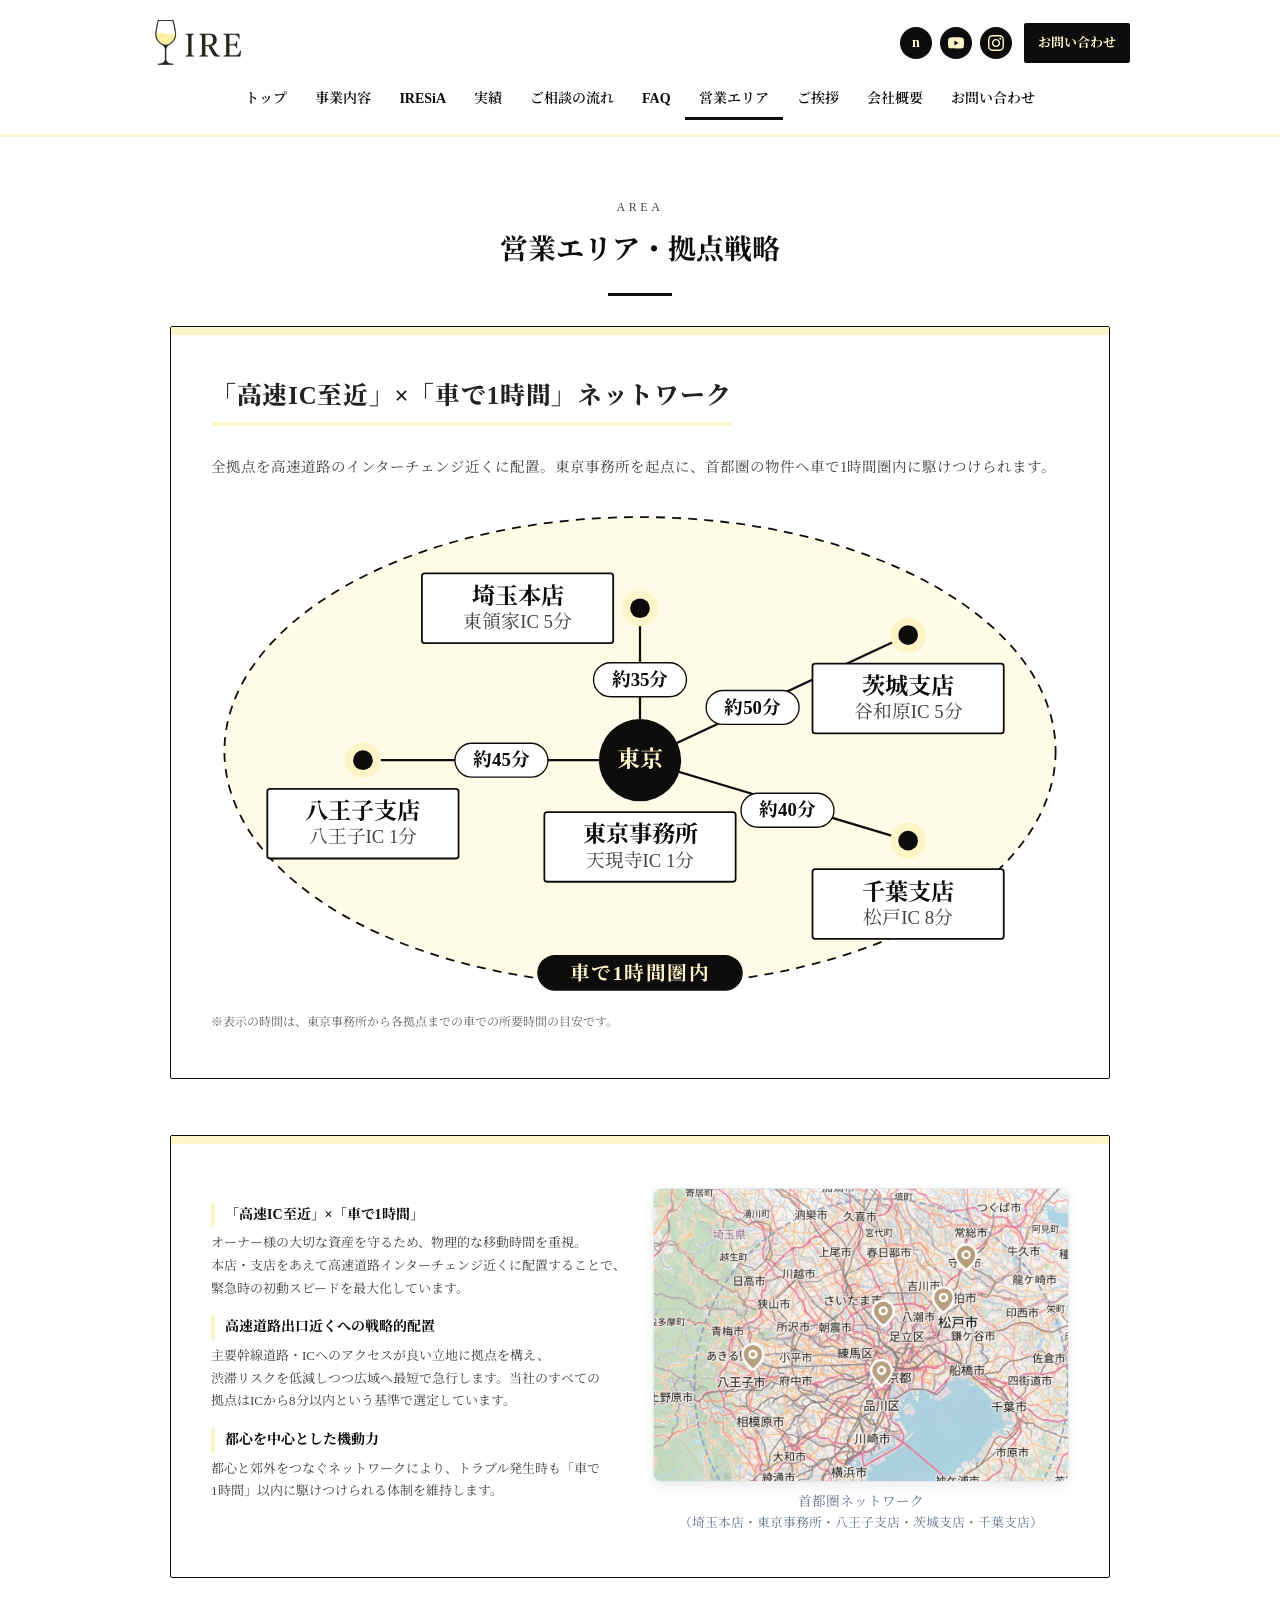
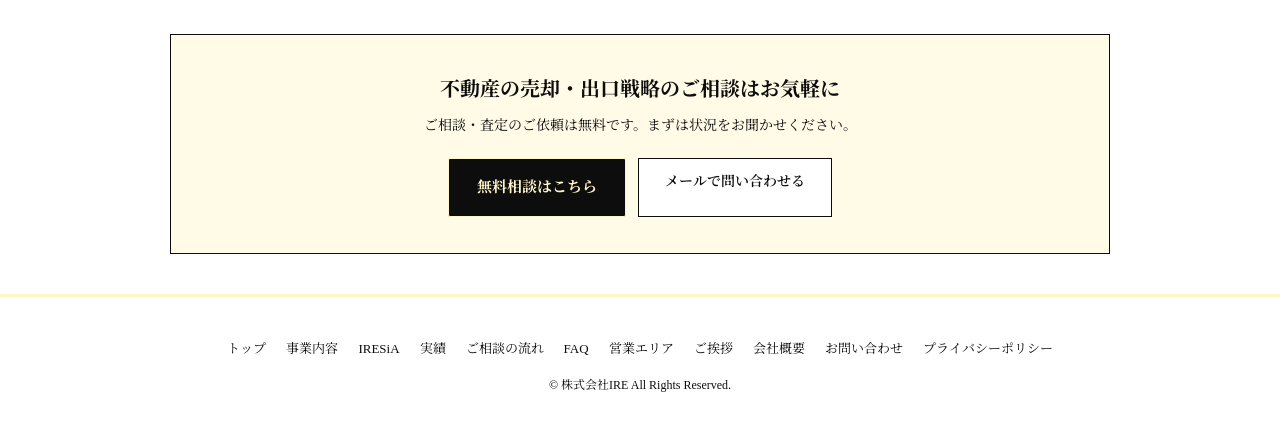
==== commit a2ed63af: "スマホ表示の改善（文節折り返し・ネットワーク図に東京からの時間を明記） Co-Authored-By: Claude Sonnet 5.5 <noreply@anthropic.com>" ====
--- a/area.html
+++ b/area.html
@@ -18,7 +18,7 @@
     <link rel="preconnect" href="https://fonts.googleapis.com">
     <link rel="preconnect" href="https://fonts.gstatic.com" crossorigin>
     <link href="https://fonts.googleapis.com/css2?family=Noto+Serif+JP:wght@400;600;700&display=swap" rel="stylesheet">
-    <link rel="stylesheet" href="style.css?v=37">
+    <link rel="stylesheet" href="style.css?v=55">
 </head>
 <body>
 
@@ -67,8 +67,8 @@
                     <h2 class="slide-title">「高速IC至近」×「車で1時間」ネットワーク</h2>
                 </div>
                 <p class="net-lead">全拠点を高速道路のインターチェンジ近くに配置。東京事務所を起点に、首都圏の物件へ車で1時間圏内に駆けつけられます。</p>
-                <div class="net-wrap"><svg class="net-svg net-desktop" viewBox="0 0 960 560" role="img" aria-label="拠点ネットワーク図：東京事務所を中心に、埼玉本店・八王子支店・茨城支店・千葉支店が車で1時間圏内に位置します"><ellipse cx="480" cy="280" rx="465" ry="262" fill="#FFFBE6" stroke="#0D0D0D" stroke-width="2" stroke-dasharray="10 8"/><g class="ring-label"><rect x="365" y="508" width="230" height="40" rx="20" fill="#0D0D0D"/><text x="480" y="536" text-anchor="middle" class="n-ring">車で1時間圏内</text></g><line x1="480" y1="290" x2="480" y2="120" stroke="#0D0D0D" stroke-width="2.5"/><line x1="480" y1="290" x2="170" y2="290" stroke="#0D0D0D" stroke-width="2.5"/><line x1="480" y1="290" x2="780" y2="150" stroke="#0D0D0D" stroke-width="2.5"/><line x1="480" y1="290" x2="780" y2="380" stroke="#0D0D0D" stroke-width="2.5"/><rect x="428" y="181" width="104" height="38" rx="19" fill="#fff" stroke="#0D0D0D" stroke-width="1.5"/><text x="480" y="207" text-anchor="middle" class="n-min">約35分</text><rect x="273" y="271" width="104" height="38" rx="19" fill="#fff" stroke="#0D0D0D" stroke-width="1.5"/><text x="325" y="297" text-anchor="middle" class="n-min">約45分</text><rect x="554" y="212" width="104" height="38" rx="19" fill="#fff" stroke="#0D0D0D" stroke-width="1.5"/><text x="606" y="238" text-anchor="middle" class="n-min">約50分</text><rect x="593" y="327" width="104" height="38" rx="19" fill="#fff" stroke="#0D0D0D" stroke-width="1.5"/><text x="645" y="353" text-anchor="middle" class="n-min">約40分</text><circle cx="480" cy="290" r="46" fill="#0D0D0D"/><text x="480" y="298" text-anchor="middle" class="n-hub">東京</text><g><rect x="373" y="348" width="214" height="78" rx="3" fill="#fff" stroke="#0D0D0D" stroke-width="2"/><text x="480" y="382" text-anchor="middle" class="n-name">東京事務所</text><text x="480" y="409" text-anchor="middle" class="n-ic">天現寺IC 1分</text></g><circle cx="480" cy="120" r="20" fill="#FDF4C8"/><circle cx="480" cy="120" r="11" fill="#0D0D0D"/><g><rect x="236" y="81" width="214" height="78" rx="3" fill="#fff" stroke="#0D0D0D" stroke-width="2"/><text x="343" y="115" text-anchor="middle" class="n-name">埼玉本店</text><text x="343" y="142" text-anchor="middle" class="n-ic">東領家IC 5分</text></g><circle cx="170" cy="290" r="20" fill="#FDF4C8"/><circle cx="170" cy="290" r="11" fill="#0D0D0D"/><g><rect x="63" y="322" width="214" height="78" rx="3" fill="#fff" stroke="#0D0D0D" stroke-width="2"/><text x="170" y="356" text-anchor="middle" class="n-name">八王子支店</text><text x="170" y="383" text-anchor="middle" class="n-ic">八王子IC 1分</text></g><circle cx="780" cy="150" r="20" fill="#FDF4C8"/><circle cx="780" cy="150" r="11" fill="#0D0D0D"/><g><rect x="673" y="182" width="214" height="78" rx="3" fill="#fff" stroke="#0D0D0D" stroke-width="2"/><text x="780" y="216" text-anchor="middle" class="n-name">茨城支店</text><text x="780" y="243" text-anchor="middle" class="n-ic">谷和原IC 5分</text></g><circle cx="780" cy="380" r="20" fill="#FDF4C8"/><circle cx="780" cy="380" r="11" fill="#0D0D0D"/><g><rect x="673" y="412" width="214" height="78" rx="3" fill="#fff" stroke="#0D0D0D" stroke-width="2"/><text x="780" y="446" text-anchor="middle" class="n-name">千葉支店</text><text x="780" y="473" text-anchor="middle" class="n-ic">松戸IC 8分</text></g></svg><svg class="net-svg net-mobile" viewBox="0 0 400 710" role="img" aria-label="拠点ネットワーク図：東京事務所を起点に、埼玉本店・千葉支店・八王子支店・茨城支店が車で1時間圏内に位置します"><rect x="8" y="14" width="384" height="684" rx="44" fill="#FFFBE6" stroke="#0D0D0D" stroke-width="2" stroke-dasharray="10 8"/><line x1="70" y1="100" x2="70" y2="595" stroke="#0D0D0D" stroke-width="2.5"/><circle cx="70" cy="100" r="42" fill="#0D0D0D"/><text x="70" y="109" text-anchor="middle" class="m-hub">東京</text><rect x="130" y="62" width="240" height="76" rx="3" fill="#fff" stroke="#0D0D0D" stroke-width="2"/><text x="250" y="95" text-anchor="middle" class="m-name">東京事務所</text><text x="250" y="122" text-anchor="middle" class="m-ic">天現寺IC 1分</text><rect x="14" y="164" width="112" height="38" rx="19" fill="#fff" stroke="#0D0D0D" stroke-width="1.5"/><text x="70" y="190" text-anchor="middle" class="m-min">約35分</text><circle cx="70" cy="235" r="20" fill="#FDF4C8"/><circle cx="70" cy="235" r="11" fill="#0D0D0D"/><line x1="90" y1="235" x2="130" y2="235" stroke="#0D0D0D" stroke-width="2.5"/><rect x="130" y="197" width="240" height="76" rx="3" fill="#fff" stroke="#0D0D0D" stroke-width="2"/><text x="250" y="230" text-anchor="middle" class="m-name">埼玉本店</text><text x="250" y="257" text-anchor="middle" class="m-ic">東領家IC 5分</text><rect x="14" y="284" width="112" height="38" rx="19" fill="#fff" stroke="#0D0D0D" stroke-width="1.5"/><text x="70" y="310" text-anchor="middle" class="m-min">約40分</text><circle cx="70" cy="355" r="20" fill="#FDF4C8"/><circle cx="70" cy="355" r="11" fill="#0D0D0D"/><line x1="90" y1="355" x2="130" y2="355" stroke="#0D0D0D" stroke-width="2.5"/><rect x="130" y="317" width="240" height="76" rx="3" fill="#fff" stroke="#0D0D0D" stroke-width="2"/><text x="250" y="350" text-anchor="middle" class="m-name">千葉支店</text><text x="250" y="377" text-anchor="middle" class="m-ic">松戸IC 8分</text><rect x="14" y="404" width="112" height="38" rx="19" fill="#fff" stroke="#0D0D0D" stroke-width="1.5"/><text x="70" y="430" text-anchor="middle" class="m-min">約45分</text><circle cx="70" cy="475" r="20" fill="#FDF4C8"/><circle cx="70" cy="475" r="11" fill="#0D0D0D"/><line x1="90" y1="475" x2="130" y2="475" stroke="#0D0D0D" stroke-width="2.5"/><rect x="130" y="437" width="240" height="76" rx="3" fill="#fff" stroke="#0D0D0D" stroke-width="2"/><text x="250" y="470" text-anchor="middle" class="m-name">八王子支店</text><text x="250" y="497" text-anchor="middle" class="m-ic">八王子IC 1分</text><rect x="14" y="524" width="112" height="38" rx="19" fill="#fff" stroke="#0D0D0D" stroke-width="1.5"/><text x="70" y="550" text-anchor="middle" class="m-min">約50分</text><circle cx="70" cy="595" r="20" fill="#FDF4C8"/><circle cx="70" cy="595" r="11" fill="#0D0D0D"/><line x1="90" y1="595" x2="130" y2="595" stroke="#0D0D0D" stroke-width="2.5"/><rect x="130" y="557" width="240" height="76" rx="3" fill="#fff" stroke="#0D0D0D" stroke-width="2"/><text x="250" y="590" text-anchor="middle" class="m-name">茨城支店</text><text x="250" y="617" text-anchor="middle" class="m-ic">谷和原IC 5分</text><rect x="85" y="648" width="230" height="40" rx="20" fill="#0D0D0D"/><text x="200" y="676" text-anchor="middle" class="m-ring">車で1時間圏内</text></svg></div>
-                <p class="net-note">※線上の時間は、東京事務所から各拠点までの車での所要時間の目安です。</p>
+                <div class="net-wrap"><svg class="net-svg net-desktop" viewBox="0 0 960 560" role="img" aria-label="拠点ネットワーク図：東京事務所を中心に、埼玉本店・八王子支店・茨城支店・千葉支店が車で1時間圏内に位置します"><ellipse cx="480" cy="280" rx="465" ry="262" fill="#FFFBE6" stroke="#0D0D0D" stroke-width="2" stroke-dasharray="10 8"/><g class="ring-label"><rect x="365" y="508" width="230" height="40" rx="20" fill="#0D0D0D"/><text x="480" y="536" text-anchor="middle" class="n-ring">車で1時間圏内</text></g><line x1="480" y1="290" x2="480" y2="120" stroke="#0D0D0D" stroke-width="2.5"/><line x1="480" y1="290" x2="170" y2="290" stroke="#0D0D0D" stroke-width="2.5"/><line x1="480" y1="290" x2="780" y2="150" stroke="#0D0D0D" stroke-width="2.5"/><line x1="480" y1="290" x2="780" y2="380" stroke="#0D0D0D" stroke-width="2.5"/><rect x="428" y="181" width="104" height="38" rx="19" fill="#fff" stroke="#0D0D0D" stroke-width="1.5"/><text x="480" y="207" text-anchor="middle" class="n-min">約35分</text><rect x="273" y="271" width="104" height="38" rx="19" fill="#fff" stroke="#0D0D0D" stroke-width="1.5"/><text x="325" y="297" text-anchor="middle" class="n-min">約45分</text><rect x="554" y="212" width="104" height="38" rx="19" fill="#fff" stroke="#0D0D0D" stroke-width="1.5"/><text x="606" y="238" text-anchor="middle" class="n-min">約50分</text><rect x="593" y="327" width="104" height="38" rx="19" fill="#fff" stroke="#0D0D0D" stroke-width="1.5"/><text x="645" y="353" text-anchor="middle" class="n-min">約40分</text><circle cx="480" cy="290" r="46" fill="#0D0D0D"/><text x="480" y="298" text-anchor="middle" class="n-hub">東京</text><g><rect x="373" y="348" width="214" height="78" rx="3" fill="#fff" stroke="#0D0D0D" stroke-width="2"/><text x="480" y="382" text-anchor="middle" class="n-name">東京事務所</text><text x="480" y="409" text-anchor="middle" class="n-ic">天現寺IC 1分</text></g><circle cx="480" cy="120" r="20" fill="#FDF4C8"/><circle cx="480" cy="120" r="11" fill="#0D0D0D"/><g><rect x="236" y="81" width="214" height="78" rx="3" fill="#fff" stroke="#0D0D0D" stroke-width="2"/><text x="343" y="115" text-anchor="middle" class="n-name">埼玉本店</text><text x="343" y="142" text-anchor="middle" class="n-ic">東領家IC 5分</text></g><circle cx="170" cy="290" r="20" fill="#FDF4C8"/><circle cx="170" cy="290" r="11" fill="#0D0D0D"/><g><rect x="63" y="322" width="214" height="78" rx="3" fill="#fff" stroke="#0D0D0D" stroke-width="2"/><text x="170" y="356" text-anchor="middle" class="n-name">八王子支店</text><text x="170" y="383" text-anchor="middle" class="n-ic">八王子IC 1分</text></g><circle cx="780" cy="150" r="20" fill="#FDF4C8"/><circle cx="780" cy="150" r="11" fill="#0D0D0D"/><g><rect x="673" y="182" width="214" height="78" rx="3" fill="#fff" stroke="#0D0D0D" stroke-width="2"/><text x="780" y="216" text-anchor="middle" class="n-name">茨城支店</text><text x="780" y="243" text-anchor="middle" class="n-ic">谷和原IC 5分</text></g><circle cx="780" cy="380" r="20" fill="#FDF4C8"/><circle cx="780" cy="380" r="11" fill="#0D0D0D"/><g><rect x="673" y="412" width="214" height="78" rx="3" fill="#fff" stroke="#0D0D0D" stroke-width="2"/><text x="780" y="446" text-anchor="middle" class="n-name">千葉支店</text><text x="780" y="473" text-anchor="middle" class="n-ic">松戸IC 8分</text></g></svg><svg class="net-svg net-mobile" viewBox="0 0 400 720" role="img" aria-label="拠点ネットワーク図：東京事務所から車で、埼玉本店は約35分、千葉支店は約40分、八王子支店は約45分、茨城支店は約50分です"><rect x="8" y="14" width="384" height="698" rx="40" fill="#FFFBE6" stroke="#0D0D0D" stroke-width="2" stroke-dasharray="10 8"/><line x1="60" y1="120" x2="60" y2="580" stroke="#0D0D0D" stroke-width="2.5"/><rect x="40" y="40" width="320" height="80" rx="6" fill="#0D0D0D"/><text x="200" y="80" text-anchor="middle" class="m-hub">東京事務所</text><text x="200" y="106" text-anchor="middle" class="m-hubic">天現寺IC 1分</text><line x1="78" y1="205" x2="204" y2="205" stroke="#0D0D0D" stroke-width="2.5"/><circle cx="60" cy="205" r="18" fill="#FDF4C8"/><circle cx="60" cy="205" r="10" fill="#0D0D0D"/><rect x="92" y="175" width="104" height="60" rx="14" fill="#fff" stroke="#0D0D0D" stroke-width="1.5"/><text x="144" y="199" text-anchor="middle" class="m-sm">東京から</text><text x="144" y="226" text-anchor="middle" class="m-min2">約35分</text><rect x="204" y="167" width="176" height="76" rx="3" fill="#fff" stroke="#0D0D0D" stroke-width="2"/><text x="292" y="200" text-anchor="middle" class="m-name">埼玉本店</text><text x="292" y="227" text-anchor="middle" class="m-ic">東領家IC 5分</text><line x1="78" y1="330" x2="204" y2="330" stroke="#0D0D0D" stroke-width="2.5"/><circle cx="60" cy="330" r="18" fill="#FDF4C8"/><circle cx="60" cy="330" r="10" fill="#0D0D0D"/><rect x="92" y="300" width="104" height="60" rx="14" fill="#fff" stroke="#0D0D0D" stroke-width="1.5"/><text x="144" y="324" text-anchor="middle" class="m-sm">東京から</text><text x="144" y="351" text-anchor="middle" class="m-min2">約40分</text><rect x="204" y="292" width="176" height="76" rx="3" fill="#fff" stroke="#0D0D0D" stroke-width="2"/><text x="292" y="325" text-anchor="middle" class="m-name">千葉支店</text><text x="292" y="352" text-anchor="middle" class="m-ic">松戸IC 8分</text><line x1="78" y1="455" x2="204" y2="455" stroke="#0D0D0D" stroke-width="2.5"/><circle cx="60" cy="455" r="18" fill="#FDF4C8"/><circle cx="60" cy="455" r="10" fill="#0D0D0D"/><rect x="92" y="425" width="104" height="60" rx="14" fill="#fff" stroke="#0D0D0D" stroke-width="1.5"/><text x="144" y="449" text-anchor="middle" class="m-sm">東京から</text><text x="144" y="476" text-anchor="middle" class="m-min2">約45分</text><rect x="204" y="417" width="176" height="76" rx="3" fill="#fff" stroke="#0D0D0D" stroke-width="2"/><text x="292" y="450" text-anchor="middle" class="m-name">八王子支店</text><text x="292" y="477" text-anchor="middle" class="m-ic">八王子IC 1分</text><line x1="78" y1="580" x2="204" y2="580" stroke="#0D0D0D" stroke-width="2.5"/><circle cx="60" cy="580" r="18" fill="#FDF4C8"/><circle cx="60" cy="580" r="10" fill="#0D0D0D"/><rect x="92" y="550" width="104" height="60" rx="14" fill="#fff" stroke="#0D0D0D" stroke-width="1.5"/><text x="144" y="574" text-anchor="middle" class="m-sm">東京から</text><text x="144" y="601" text-anchor="middle" class="m-min2">約50分</text><rect x="204" y="542" width="176" height="76" rx="3" fill="#fff" stroke="#0D0D0D" stroke-width="2"/><text x="292" y="575" text-anchor="middle" class="m-name">茨城支店</text><text x="292" y="602" text-anchor="middle" class="m-ic">谷和原IC 5分</text><rect x="85" y="644" width="230" height="42" rx="21" fill="#0D0D0D"/><text x="200" y="673" text-anchor="middle" class="m-ring">車で1時間圏内</text></svg></div>
+                <p class="net-note">※表示の時間は、東京事務所から各拠点までの車での所要時間の目安です。</p>
             </div>
         </div>
 
@@ -124,6 +124,6 @@
     </footer>
 
     <a class="sticky-cta" id="sticky-cta" href="contact.html#inquiry"><svg class="ico" width="18" height="18" viewBox="0 0 24 24" fill="none" stroke="currentColor" stroke-width="1.6" stroke-linecap="round" stroke-linejoin="round" aria-hidden="true"><path d="M5 12h14"/><path d="m12 5 7 7-7 7"/></svg><span>土地・アパート無料売却査定</span></a>
-    <script src="main.js?v=10"></script>
+    <script src="main.js?v=11"></script>
 </body>
 </html>
--- a/style.css
+++ b/style.css
@@ -1004,3 +1004,78 @@
 
         .area-guide { font-size: 12.5px; color: var(--black); margin: -12px 0 8px; padding-left: 10px; border-left: 3px solid var(--wine); line-height: 1.7; }
         .area-guide[hidden] { display: none; }
+
+        /* ===== 実績注釈（v38） ===== */
+        .works-note { font-size: 12px; color: #666; line-height: 1.8; letter-spacing: .04em; text-align: left; margin: 18px 0 28px; padding-top: 12px; border-top: 1px solid var(--wine); }
+
+        /* ===== 実績カード・写真なし（v39） ===== */
+        .case-grid { grid-template-columns: repeat(3, 1fr); gap: 22px; align-items: stretch; }
+        .case-card { border: 1px solid #bbb; border-top: 4px solid var(--black); }
+        .case-body { display: flex; flex-direction: column; flex: 1; padding: 24px 22px 26px; }
+        .case-body h2 { font-size: 19px; line-height: 1.5; }
+        .case-spec { margin: 4px 0 16px; border-top: 1px solid var(--wine); }
+        .case-spec > div { display: grid; grid-template-columns: 5.5em 1fr; gap: 10px; padding: 9px 0; border-bottom: 1px solid var(--wine); font-size: 13.5px; line-height: 1.7; }
+        .case-spec dt { font-weight: 700; }
+        .case-spec dd { margin: 0; }
+        .case-note { margin-top: auto; }
+        @media (max-width: 960px) { .case-grid { grid-template-columns: repeat(2, 1fr); } }
+        @media (max-width: 640px) { .case-grid { grid-template-columns: 1fr; } }
+
+        /* ===== 実績カード：伊奈町のみ写真なし（v40） ===== */
+        .case-card { border: 1px solid var(--black); }
+        .case-card-text { border: 1px solid #bbb; border-top: 4px solid var(--black); }
+        .case-body { flex: 1; }
+
+        /* ===== 伊奈町：写真枠は非公開表示（v41） ===== */
+        .case-photo-ph { height: 220px; display: flex; align-items: center; justify-content: center; background: var(--wine-soft); border-bottom: 4px solid var(--wine); color: #555; font-size: 14px; letter-spacing: .12em; text-align: center; padding: 0 16px; }
+        .case-card-text { border: 1px solid var(--black); }
+
+        /* ===== 実績カード共通フォーマット（v42） ===== */
+        .case-card { border: 1px solid var(--black); border-top: 1px solid var(--black); }
+        .case-spec > div { grid-template-columns: 6em 1fr; }
+        .case-body h2 { min-height: 3em; margin-bottom: 4px; }
+        @media (max-width: 960px) { .case-body h2 { min-height: 0; } }
+
+        /* v43 */
+        .case-spec dd { text-wrap: pretty; }
+        .case-spec .nowrap, .case-body h2 .nowrap { display: inline-block; }
+
+        /* v46 実績コメントボックスを同寸に */
+        .case-spec { flex: 1; }
+        .case-note { margin-top: 0; min-height: 8.6em; line-height: 1.8; }
+
+        /* v47 実績カードの各行を横並びでそろえる（subgrid） */
+        .case-grid { row-gap: 0; align-items: stretch; }
+        .case-card { display: grid; grid-row: span 10; grid-template-rows: subgrid; row-gap: 0; margin-bottom: 22px; }
+        .case-body, .case-spec { display: contents; }
+        .case-body > *, .case-spec > div { margin-left: 22px; margin-right: 22px; }
+        .case-card > img, .case-card > .case-photo-ph { grid-row: 1; }
+        .case-body .badge { align-self: end; justify-self: start; margin-top: 24px; }
+        .case-body h2 { min-height: 0; margin-top: 10px; margin-bottom: 2px; }
+        .case-spec > div:first-child { border-top: 1px solid var(--wine); }
+        .case-sub { margin-bottom: 12px; }
+        .case-note { margin: 16px 22px 26px; min-height: 0; align-self: stretch; }
+        .case-card .case-body > h2, .case-card .case-body > .case-sub { margin-left: 22px; margin-right: 22px; }
+
+        /* v51 実績4件：PCは2列 */
+        .case-grid { grid-template-columns: repeat(2, 1fr); }
+        @media (max-width: 640px) { .case-grid { grid-template-columns: 1fr; } }
+
+        /* v52 実績5件：PC3列／タブレット2列／スマホ1列 */
+        .case-grid { grid-template-columns: repeat(3, 1fr); }
+        @media (max-width: 960px) { .case-grid { grid-template-columns: repeat(2, 1fr); } }
+        @media (max-width: 640px) { .case-grid { grid-template-columns: 1fr; } }
+
+        /* v54 スマホ：ヒーロー補足文は画面幅に合わせて自然に折り返す */
+        @media (max-width: 640px) {
+            .hero .hero-sub .nowrap { white-space: normal; display: inline; word-break: normal; }
+        }
+
+        /* v55 スマホ用ネットワーク図：各拠点に「東京から◯分」を明記 */
+        .net-svg .m-sm { font-size: 15px; fill: #444; }
+        .net-svg .m-min2 { font-size: 24px; font-weight: 700; fill: #0D0D0D; }
+        .net-svg .m-hub { font-size: 28px; }
+        .net-svg .m-hubic { font-size: 18px; fill: #FDF4C8; }
+        .ph { display: inline-block; white-space: nowrap; }
+        h1, h2, h3 { text-wrap: balance; }
+        p, li, dd { text-wrap: pretty; }
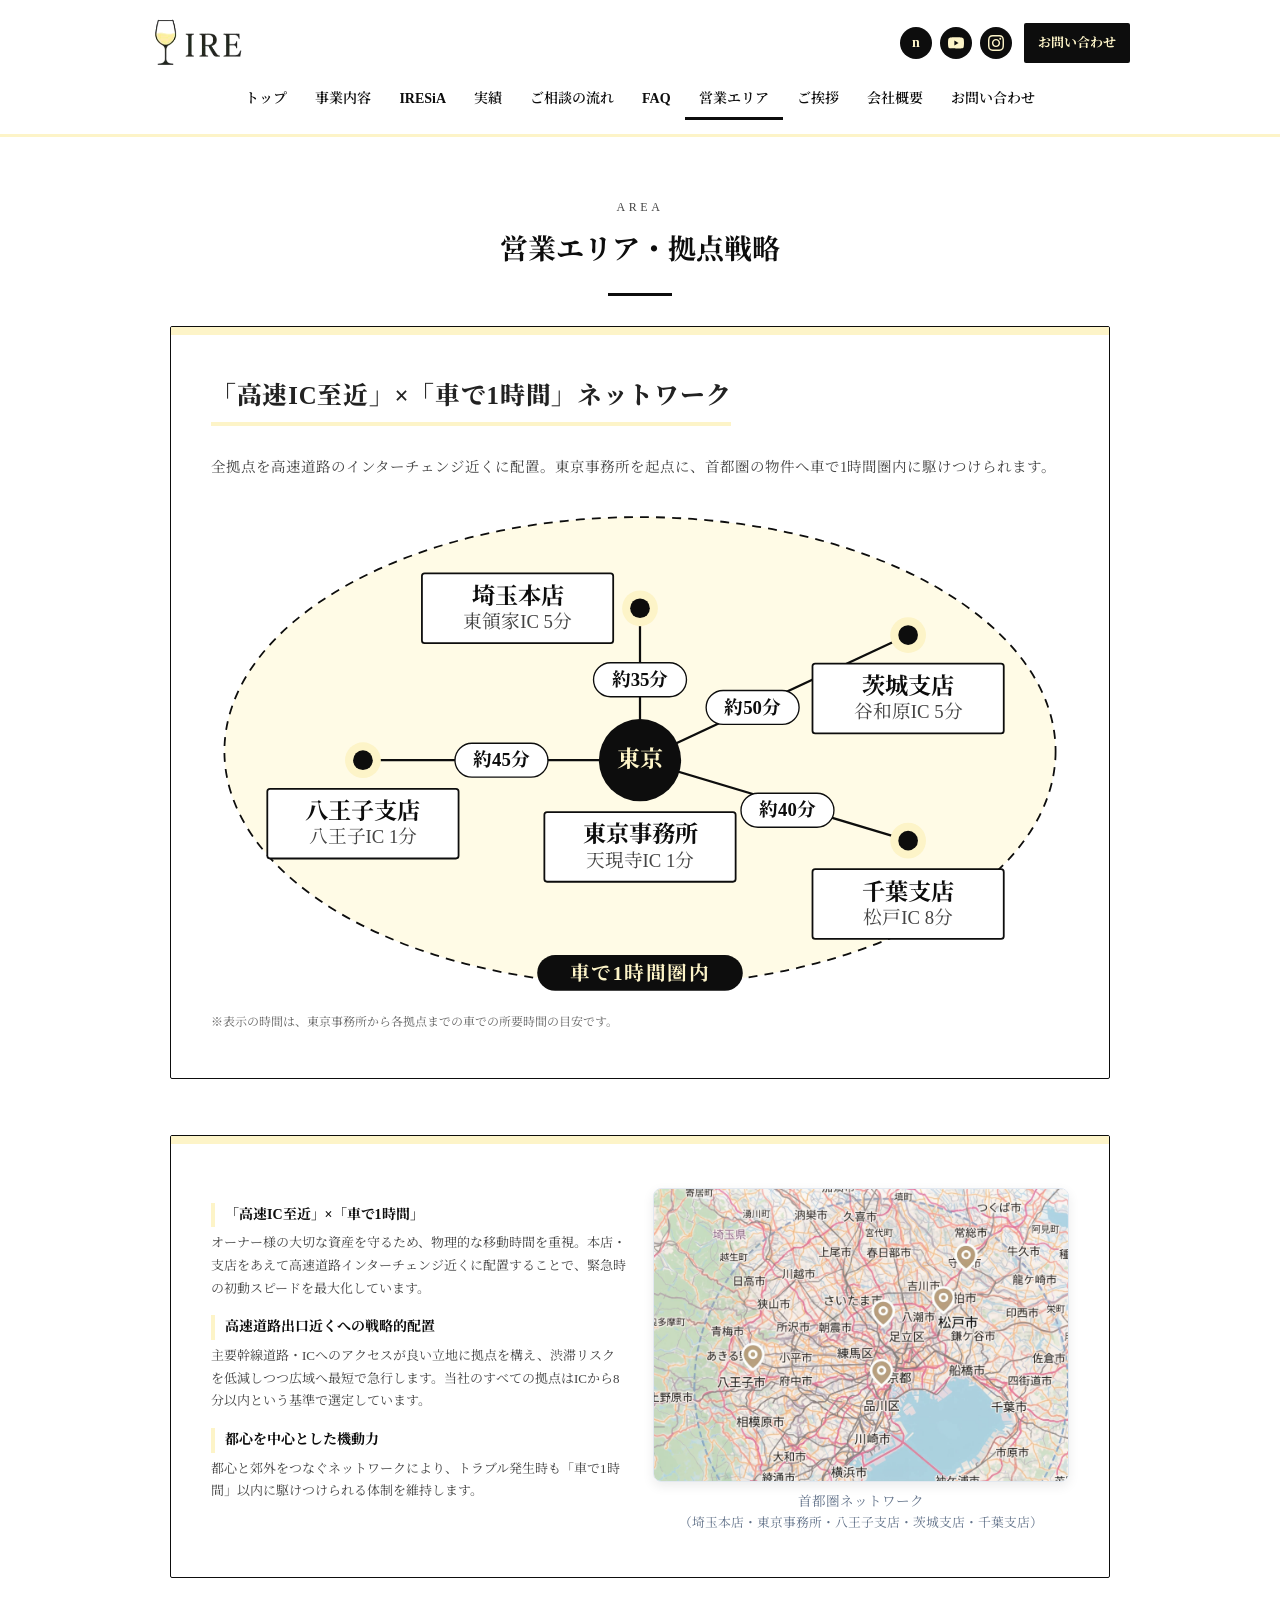
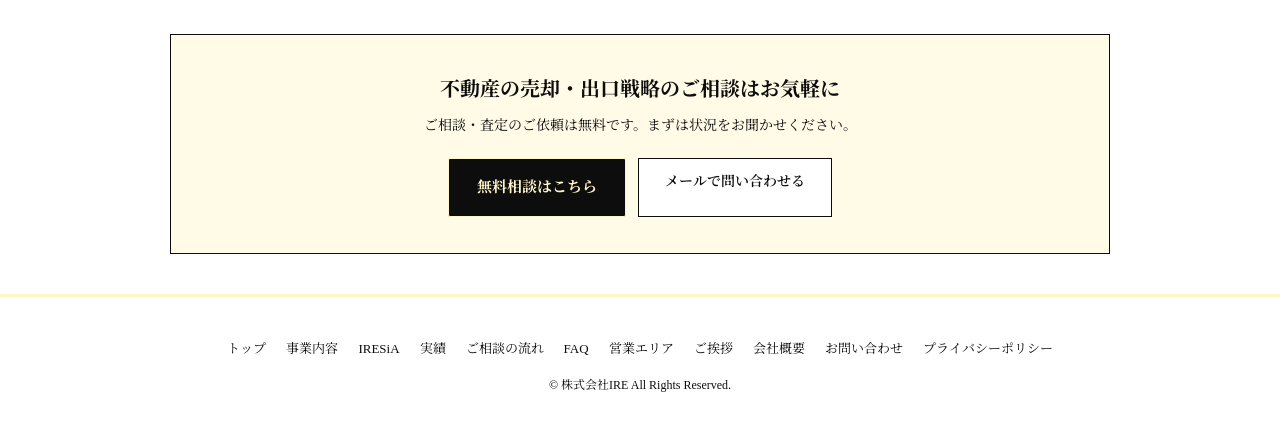
==== commit 88f66fa3: "スマホ表示は手動の改行指定をやめ、画面幅で自然に折り返す Co-Authored-By: Claude Sonnet 5.5 <noreply@anthropic.com>" ====
--- a/area.html
+++ b/area.html
@@ -18,7 +18,7 @@
     <link rel="preconnect" href="https://fonts.googleapis.com">
     <link rel="preconnect" href="https://fonts.gstatic.com" crossorigin>
     <link href="https://fonts.googleapis.com/css2?family=Noto+Serif+JP:wght@400;600;700&display=swap" rel="stylesheet">
-    <link rel="stylesheet" href="style.css?v=55">
+    <link rel="stylesheet" href="style.css?v=59">
 </head>
 <body>
 
@@ -124,6 +124,6 @@
     </footer>
 
     <a class="sticky-cta" id="sticky-cta" href="contact.html#inquiry"><svg class="ico" width="18" height="18" viewBox="0 0 24 24" fill="none" stroke="currentColor" stroke-width="1.6" stroke-linecap="round" stroke-linejoin="round" aria-hidden="true"><path d="M5 12h14"/><path d="m12 5 7 7-7 7"/></svg><span>土地・アパート無料売却査定</span></a>
-    <script src="main.js?v=11"></script>
+    <script src="main.js?v=14"></script>
 </body>
 </html>
--- a/style.css
+++ b/style.css
@@ -1076,6 +1076,16 @@
         .net-svg .m-min2 { font-size: 24px; font-weight: 700; fill: #0D0D0D; }
         .net-svg .m-hub { font-size: 28px; }
         .net-svg .m-hubic { font-size: 18px; fill: #FDF4C8; }
-        .ph { display: inline-block; white-space: nowrap; }
         h1, h2, h3 { text-wrap: balance; }
         p, li, dd { text-wrap: pretty; }
+
+        /* v56 保有資格：1資格ごとに改行を保つ */
+        .qual { display: inline-block; white-space: nowrap; }
+        .qual:not(:last-child)::after { content: "/"; margin: 0 .5em; }
+        
+
+        /* v59 スマホ：手動の改行指定をやめ、画面幅で自然に折り返す */
+        @media (max-width: 768px) {
+            .nowrap, .nowrap-phrase, .hero .nowrap, .case-spec .nowrap, .case-body h2 .nowrap, .qual { display: inline; white-space: normal; }
+            .hero .hero-line { display: inline; margin: 0; }
+        }
